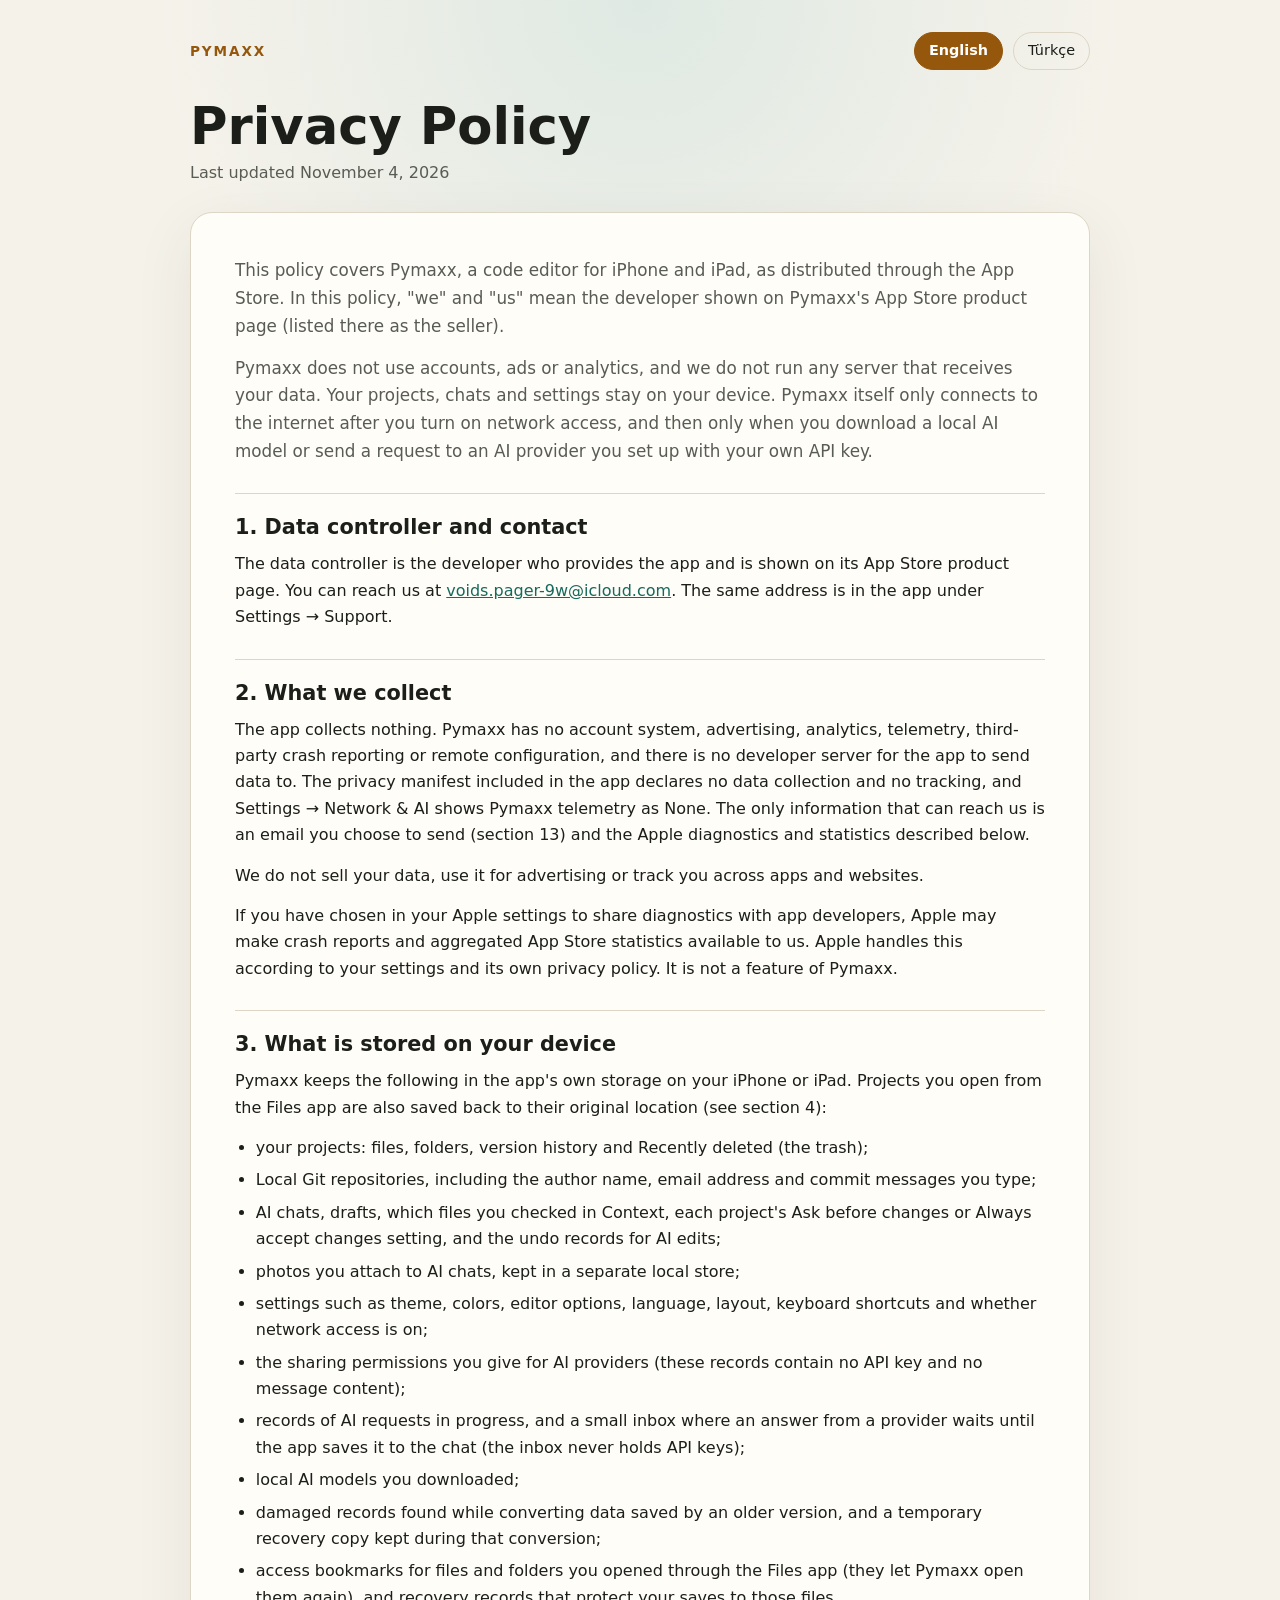
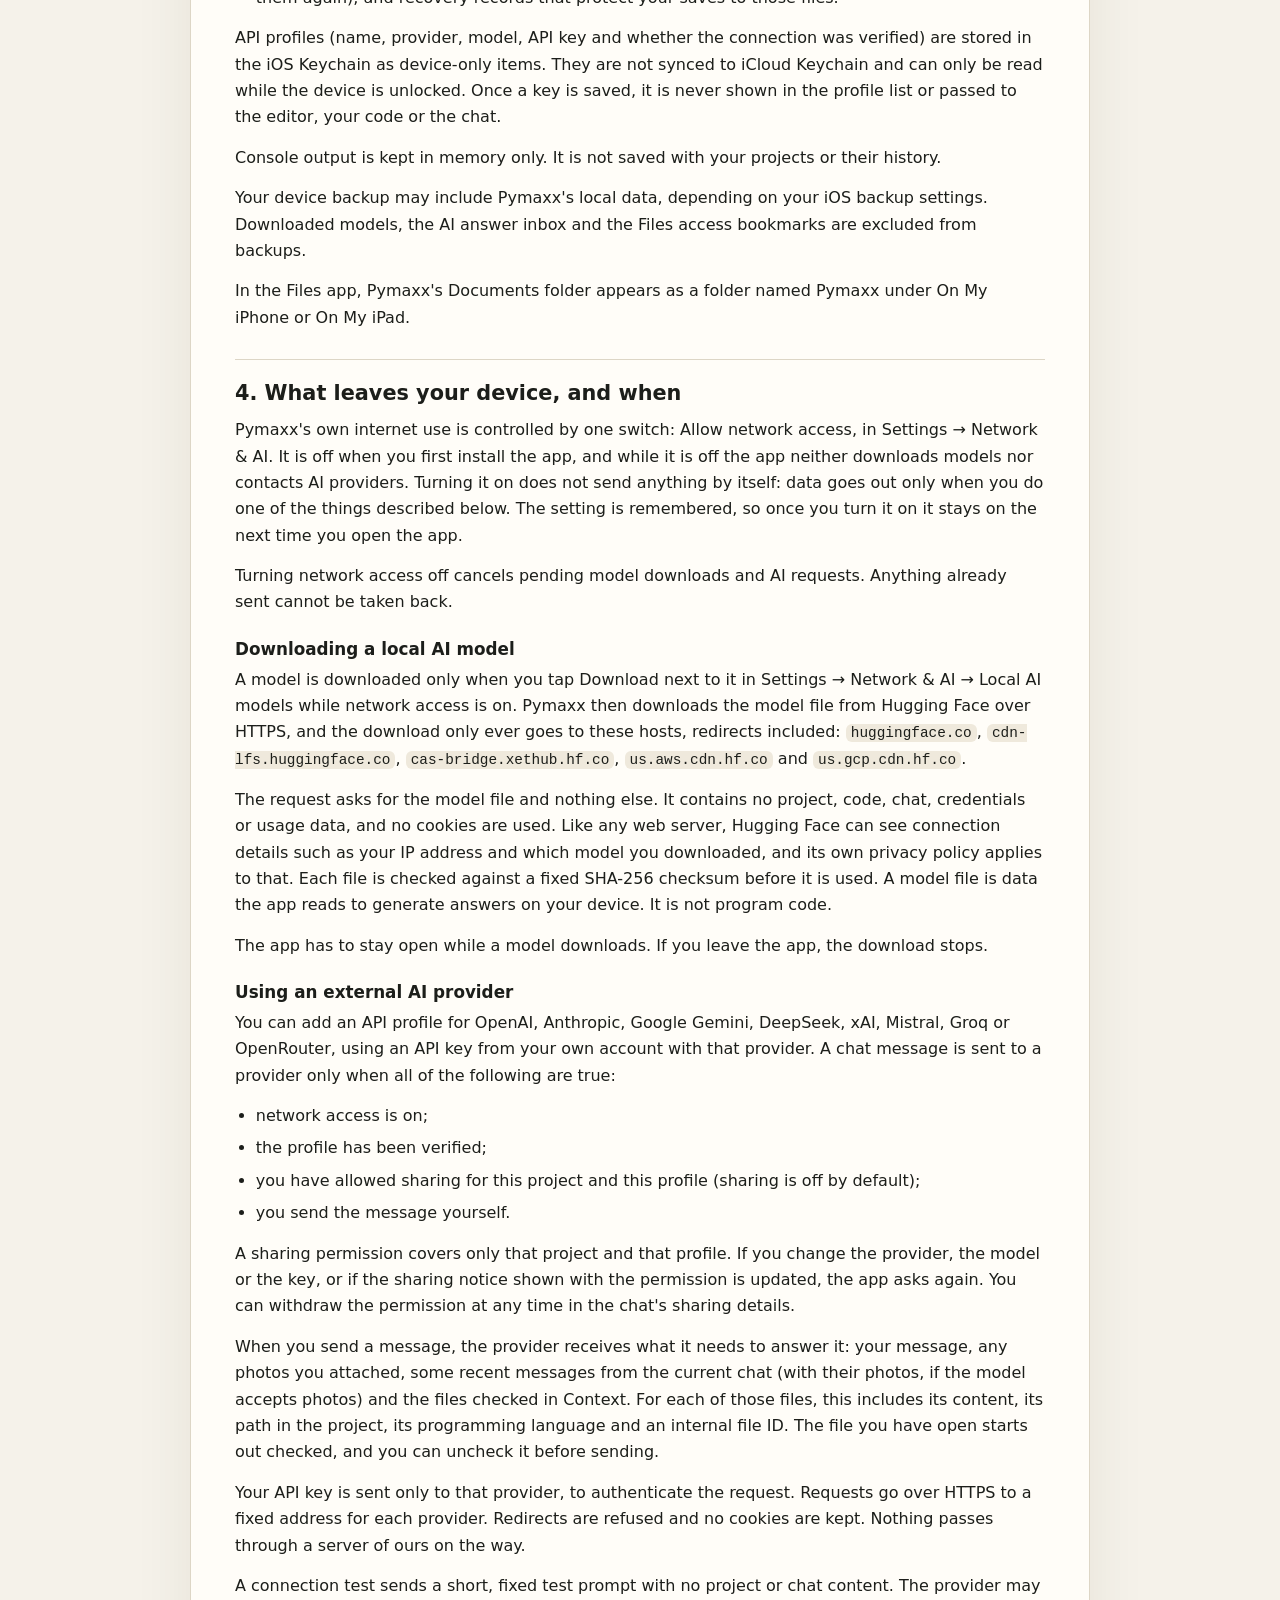
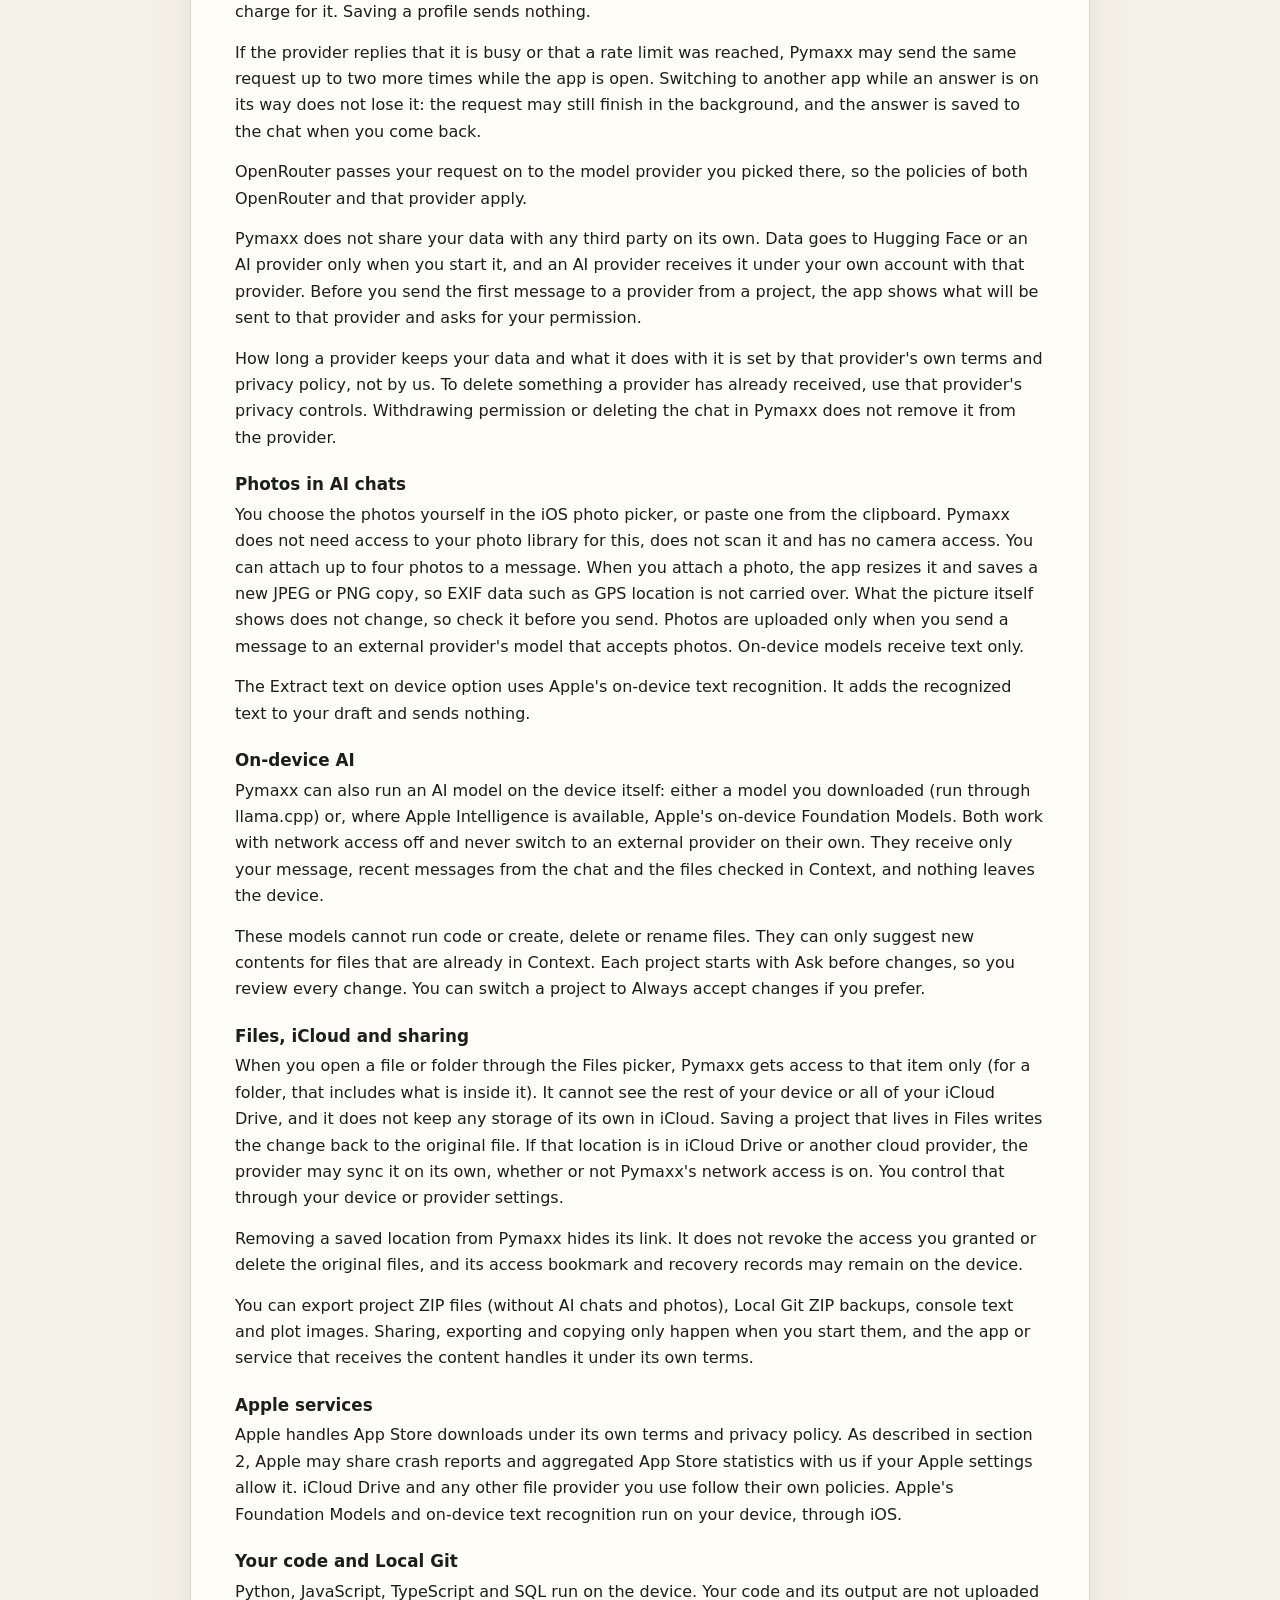
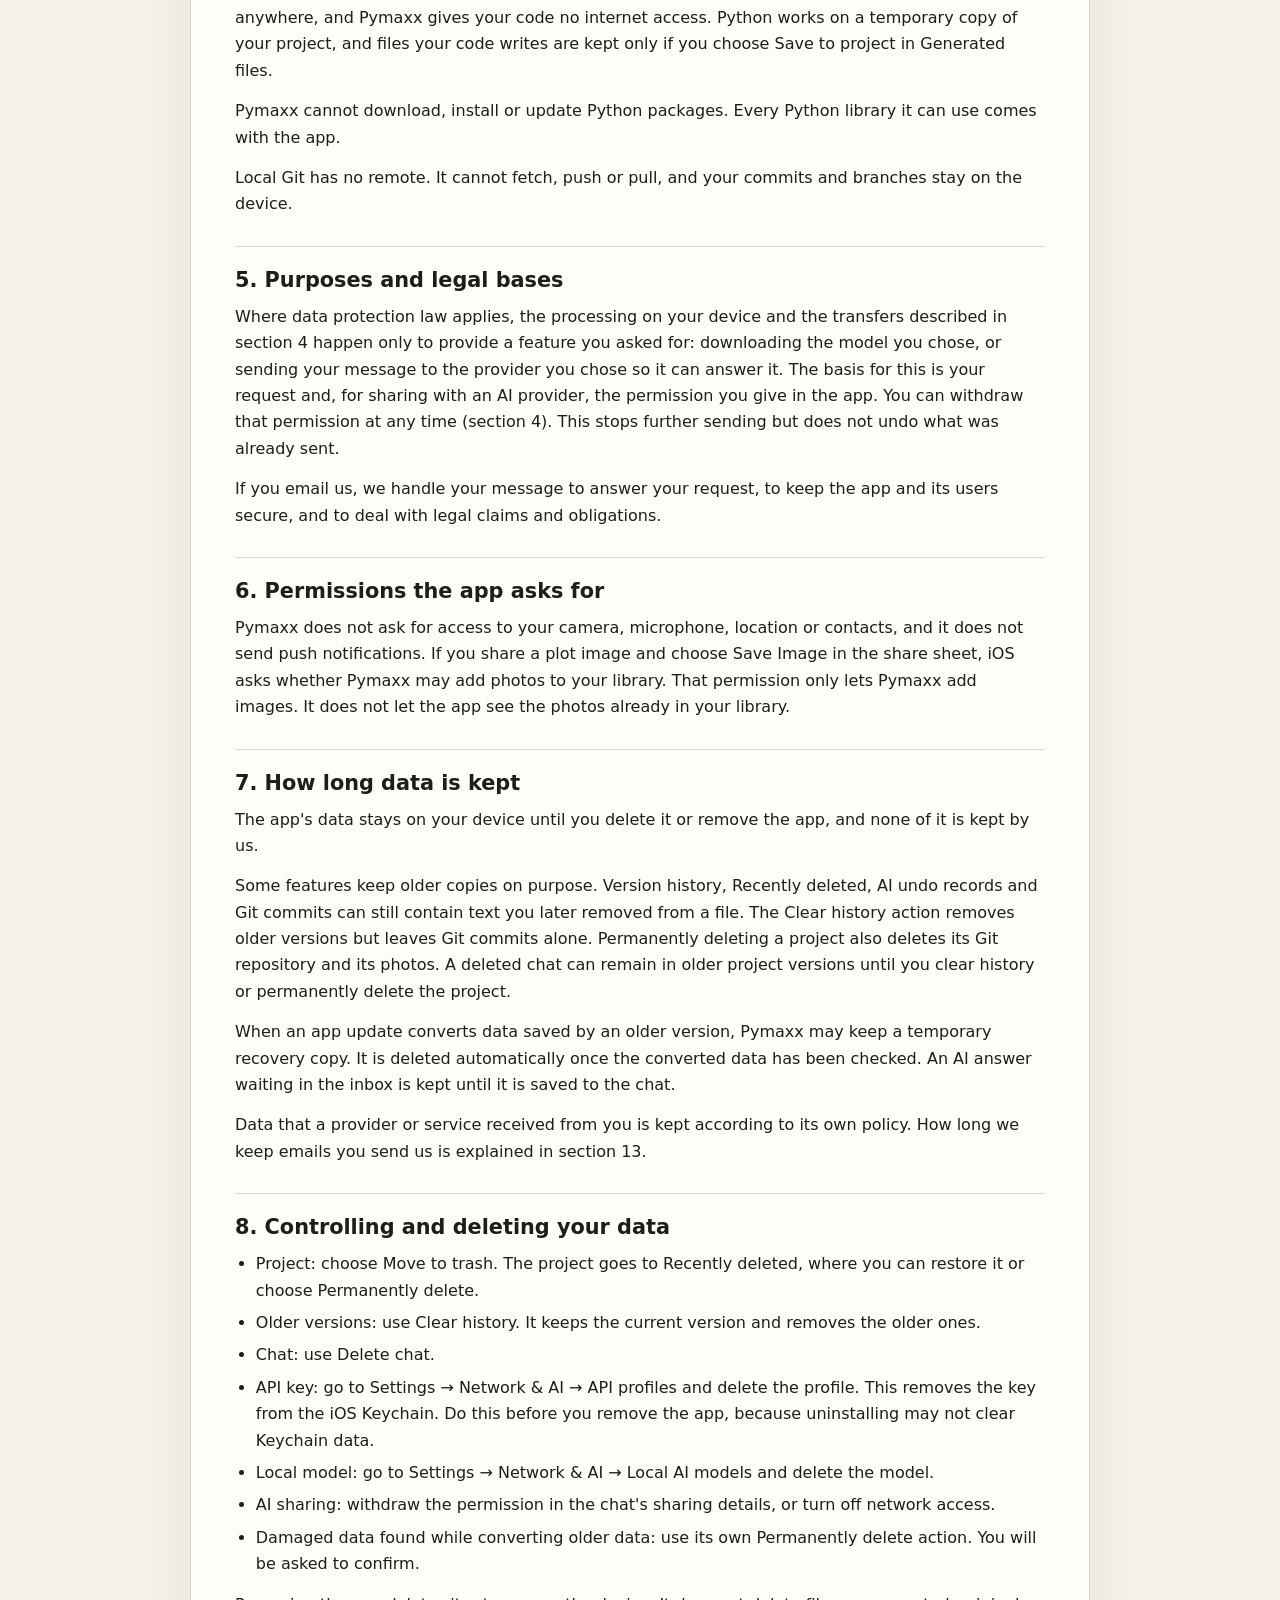
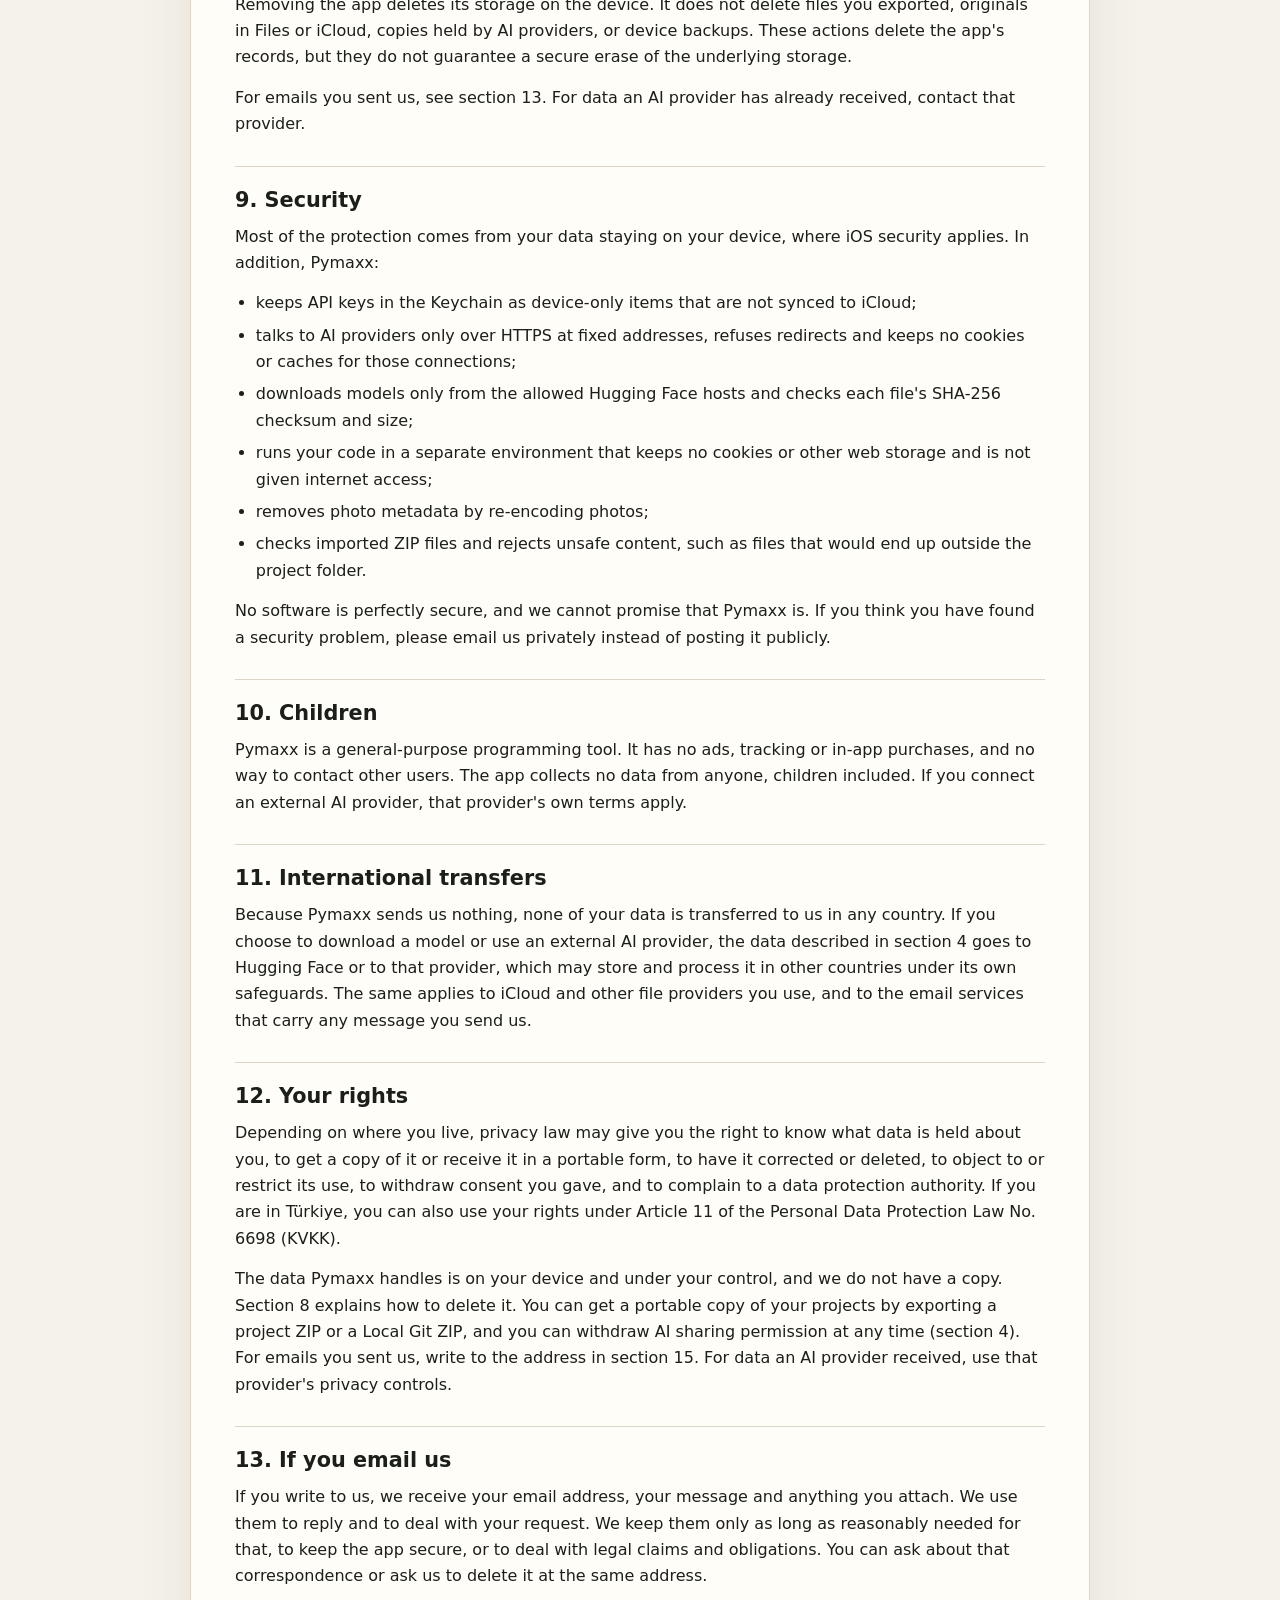
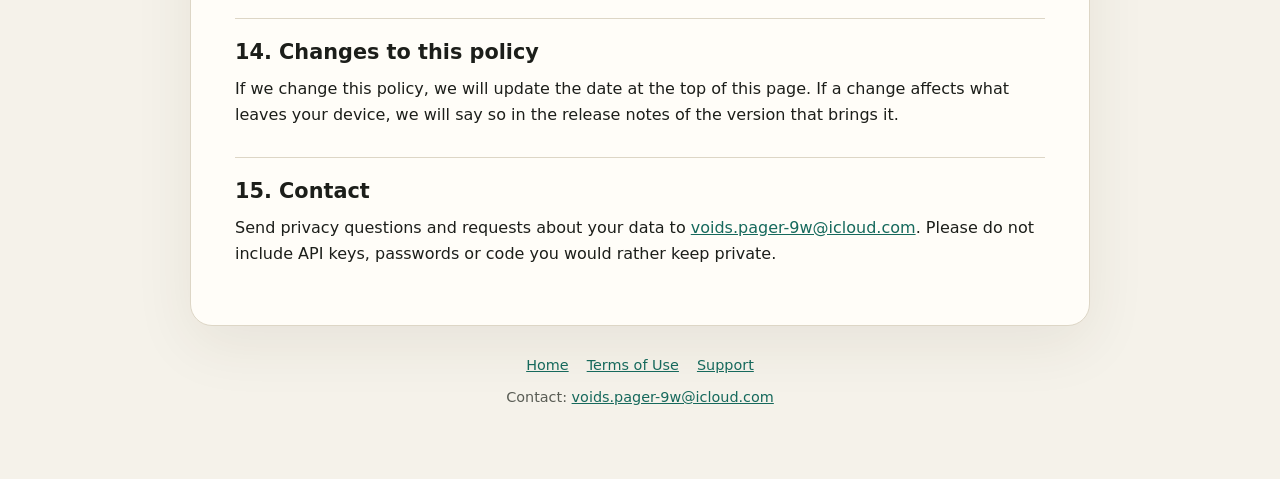
==== privacy.html @ f5657bd0 "Add Pymaxx support, privacy and terms pages English and Turkish pages for the App Store support and " ====
<!doctype html>
<html lang="en">
<head>
  <meta charset="utf-8">
  <meta name="viewport" content="width=device-width, initial-scale=1">
  <title>Privacy Policy - Pymaxx</title>
  <meta name="description" content="How Pymaxx for iPhone and iPad handles your data: what stays on your device, what is sent, when and to whom, and how to delete it.">
  <link rel="canonical" href="https://pwarea.github.io/pymaxx-legal/privacy.html">
  <link rel="alternate" hreflang="en" href="https://pwarea.github.io/pymaxx-legal/privacy.html">
  <link rel="alternate" hreflang="tr" href="https://pwarea.github.io/pymaxx-legal/tr/privacy.html">
  <link rel="stylesheet" href="legal.css">
</head>
<body>
  <div class="shell">
    <header class="site-header">
      <a class="brand" href="index.html">Pymaxx</a>
      <nav class="languages" aria-label="Language">
        <a href="privacy.html" hreflang="en" lang="en" aria-current="page">English</a>
        <a href="tr/privacy.html" hreflang="tr" lang="tr">Türkçe</a>
      </nav>
    </header>

    <main>
      <h1>Privacy Policy</h1>
      <p class="updated">Last updated <time datetime="2026-11-04">November 4, 2026</time></p>

      <article>
        <div class="intro">
          <p>This policy covers Pymaxx, a code editor for iPhone and iPad, as distributed through the App Store. In this policy, "we" and "us" mean the developer shown on Pymaxx's App Store product page (listed there as the seller).</p>
          <p>Pymaxx does not use accounts, ads or analytics, and we do not run any server that receives your data. Your projects, chats and settings stay on your device. Pymaxx itself only connects to the internet after you turn on network access, and then only when you download a local AI model or send a request to an AI provider you set up with your own API key.</p>
        </div>

        <section id="responsible">
          <h2>1. Data controller and contact</h2>
          <p>The data controller is the developer who provides the app and is shown on its App Store product page. You can reach us at <a href="mailto:voids.pager-9w@icloud.com?subject=Pymaxx%20Privacy">voids.pager-9w@icloud.com</a>. The same address is in the app under Settings → Support.</p>
        </section>

        <section id="collection">
          <h2>2. What we collect</h2>
          <p>The app collects nothing. Pymaxx has no account system, advertising, analytics, telemetry, third-party crash reporting or remote configuration, and there is no developer server for the app to send data to. The privacy manifest included in the app declares no data collection and no tracking, and Settings → Network &amp; AI shows Pymaxx telemetry as None. The only information that can reach us is an email you choose to send (section 13) and the Apple diagnostics and statistics described below.</p>
          <p>We do not sell your data, use it for advertising or track you across apps and websites.</p>
          <p>If you have chosen in your Apple settings to share diagnostics with app developers, Apple may make crash reports and aggregated App Store statistics available to us. Apple handles this according to your settings and its own privacy policy. It is not a feature of Pymaxx.</p>
        </section>

        <section id="on-device">
          <h2>3. What is stored on your device</h2>
          <p>Pymaxx keeps the following in the app's own storage on your iPhone or iPad. Projects you open from the Files app are also saved back to their original location (see section 4):</p>
          <ul>
            <li>your projects: files, folders, version history and Recently deleted (the trash);</li>
            <li>Local Git repositories, including the author name, email address and commit messages you type;</li>
            <li>AI chats, drafts, which files you checked in Context, each project's Ask before changes or Always accept changes setting, and the undo records for AI edits;</li>
            <li>photos you attach to AI chats, kept in a separate local store;</li>
            <li>settings such as theme, colors, editor options, language, layout, keyboard shortcuts and whether network access is on;</li>
            <li>the sharing permissions you give for AI providers (these records contain no API key and no message content);</li>
            <li>records of AI requests in progress, and a small inbox where an answer from a provider waits until the app saves it to the chat (the inbox never holds API keys);</li>
            <li>local AI models you downloaded;</li>
            <li>damaged records found while converting data saved by an older version, and a temporary recovery copy kept during that conversion;</li>
            <li>access bookmarks for files and folders you opened through the Files app (they let Pymaxx open them again), and recovery records that protect your saves to those files.</li>
          </ul>
          <p>API profiles (name, provider, model, API key and whether the connection was verified) are stored in the iOS Keychain as device-only items. They are not synced to iCloud Keychain and can only be read while the device is unlocked. Once a key is saved, it is never shown in the profile list or passed to the editor, your code or the chat.</p>
          <p>Console output is kept in memory only. It is not saved with your projects or their history.</p>
          <p>Your device backup may include Pymaxx's local data, depending on your iOS backup settings. Downloaded models, the AI answer inbox and the Files access bookmarks are excluded from backups.</p>
          <p>In the Files app, Pymaxx's Documents folder appears as a folder named Pymaxx under On My iPhone or On My iPad.</p>
        </section>

        <section id="leaving">
          <h2>4. What leaves your device, and when</h2>
          <p>Pymaxx's own internet use is controlled by one switch: Allow network access, in Settings → Network &amp; AI. It is off when you first install the app, and while it is off the app neither downloads models nor contacts AI providers. Turning it on does not send anything by itself: data goes out only when you do one of the things described below. The setting is remembered, so once you turn it on it stays on the next time you open the app.</p>
          <p>Turning network access off cancels pending model downloads and AI requests. Anything already sent cannot be taken back.</p>

          <h3>Downloading a local AI model</h3>
          <p>A model is downloaded only when you tap Download next to it in Settings → Network &amp; AI → Local AI models while network access is on. Pymaxx then downloads the model file from Hugging Face over HTTPS, and the download only ever goes to these hosts, redirects included: <code>huggingface.co</code>, <code>cdn-lfs.huggingface.co</code>, <code>cas-bridge.xethub.hf.co</code>, <code>us.aws.cdn.hf.co</code> and <code>us.gcp.cdn.hf.co</code>.</p>
          <p>The request asks for the model file and nothing else. It contains no project, code, chat, credentials or usage data, and no cookies are used. Like any web server, Hugging Face can see connection details such as your IP address and which model you downloaded, and its own privacy policy applies to that. Each file is checked against a fixed SHA-256 checksum before it is used. A model file is data the app reads to generate answers on your device. It is not program code.</p>
          <p>The app has to stay open while a model downloads. If you leave the app, the download stops.</p>

          <h3>Using an external AI provider</h3>
          <p>You can add an API profile for OpenAI, Anthropic, Google Gemini, DeepSeek, xAI, Mistral, Groq or OpenRouter, using an API key from your own account with that provider. A chat message is sent to a provider only when all of the following are true:</p>
          <ul>
            <li>network access is on;</li>
            <li>the profile has been verified;</li>
            <li>you have allowed sharing for this project and this profile (sharing is off by default);</li>
            <li>you send the message yourself.</li>
          </ul>
          <p>A sharing permission covers only that project and that profile. If you change the provider, the model or the key, or if the sharing notice shown with the permission is updated, the app asks again. You can withdraw the permission at any time in the chat's sharing details.</p>
          <p>When you send a message, the provider receives what it needs to answer it: your message, any photos you attached, some recent messages from the current chat (with their photos, if the model accepts photos) and the files checked in Context. For each of those files, this includes its content, its path in the project, its programming language and an internal file ID. The file you have open starts out checked, and you can uncheck it before sending.</p>
          <p>Your API key is sent only to that provider, to authenticate the request. Requests go over HTTPS to a fixed address for each provider. Redirects are refused and no cookies are kept. Nothing passes through a server of ours on the way.</p>
          <p>A connection test sends a short, fixed test prompt with no project or chat content. The provider may charge for it. Saving a profile sends nothing.</p>
          <p>If the provider replies that it is busy or that a rate limit was reached, Pymaxx may send the same request up to two more times while the app is open. Switching to another app while an answer is on its way does not lose it: the request may still finish in the background, and the answer is saved to the chat when you come back.</p>
          <p>OpenRouter passes your request on to the model provider you picked there, so the policies of both OpenRouter and that provider apply.</p>
          <p>Pymaxx does not share your data with any third party on its own. Data goes to Hugging Face or an AI provider only when you start it, and an AI provider receives it under your own account with that provider. Before you send the first message to a provider from a project, the app shows what will be sent to that provider and asks for your permission.</p>
          <p>How long a provider keeps your data and what it does with it is set by that provider's own terms and privacy policy, not by us. To delete something a provider has already received, use that provider's privacy controls. Withdrawing permission or deleting the chat in Pymaxx does not remove it from the provider.</p>

          <h3>Photos in AI chats</h3>
          <p>You choose the photos yourself in the iOS photo picker, or paste one from the clipboard. Pymaxx does not need access to your photo library for this, does not scan it and has no camera access. You can attach up to four photos to a message. When you attach a photo, the app resizes it and saves a new JPEG or PNG copy, so EXIF data such as GPS location is not carried over. What the picture itself shows does not change, so check it before you send. Photos are uploaded only when you send a message to an external provider's model that accepts photos. On-device models receive text only.</p>
          <p>The Extract text on device option uses Apple's on-device text recognition. It adds the recognized text to your draft and sends nothing.</p>

          <h3>On-device AI</h3>
          <p>Pymaxx can also run an AI model on the device itself: either a model you downloaded (run through llama.cpp) or, where Apple Intelligence is available, Apple's on-device Foundation Models. Both work with network access off and never switch to an external provider on their own. They receive only your message, recent messages from the chat and the files checked in Context, and nothing leaves the device.</p>
          <p>These models cannot run code or create, delete or rename files. They can only suggest new contents for files that are already in Context. Each project starts with Ask before changes, so you review every change. You can switch a project to Always accept changes if you prefer.</p>

          <h3>Files, iCloud and sharing</h3>
          <p>When you open a file or folder through the Files picker, Pymaxx gets access to that item only (for a folder, that includes what is inside it). It cannot see the rest of your device or all of your iCloud Drive, and it does not keep any storage of its own in iCloud. Saving a project that lives in Files writes the change back to the original file. If that location is in iCloud Drive or another cloud provider, the provider may sync it on its own, whether or not Pymaxx's network access is on. You control that through your device or provider settings.</p>
          <p>Removing a saved location from Pymaxx hides its link. It does not revoke the access you granted or delete the original files, and its access bookmark and recovery records may remain on the device.</p>
          <p>You can export project ZIP files (without AI chats and photos), Local Git ZIP backups, console text and plot images. Sharing, exporting and copying only happen when you start them, and the app or service that receives the content handles it under its own terms.</p>

          <h3>Apple services</h3>
          <p>Apple handles App Store downloads under its own terms and privacy policy. As described in section 2, Apple may share crash reports and aggregated App Store statistics with us if your Apple settings allow it. iCloud Drive and any other file provider you use follow their own policies. Apple's Foundation Models and on-device text recognition run on your device, through iOS.</p>

          <h3>Your code and Local Git</h3>
          <p>Python, JavaScript, TypeScript and SQL run on the device. Your code and its output are not uploaded anywhere, and Pymaxx gives your code no internet access. Python works on a temporary copy of your project, and files your code writes are kept only if you choose Save to project in Generated files.</p>
          <p>Pymaxx cannot download, install or update Python packages. Every Python library it can use comes with the app.</p>
          <p>Local Git has no remote. It cannot fetch, push or pull, and your commits and branches stay on the device.</p>
        </section>

        <section id="purposes">
          <h2>5. Purposes and legal bases</h2>
          <p>Where data protection law applies, the processing on your device and the transfers described in section 4 happen only to provide a feature you asked for: downloading the model you chose, or sending your message to the provider you chose so it can answer it. The basis for this is your request and, for sharing with an AI provider, the permission you give in the app. You can withdraw that permission at any time (section 4). This stops further sending but does not undo what was already sent.</p>
          <p>If you email us, we handle your message to answer your request, to keep the app and its users secure, and to deal with legal claims and obligations.</p>
        </section>

        <section id="permissions">
          <h2>6. Permissions the app asks for</h2>
          <p>Pymaxx does not ask for access to your camera, microphone, location or contacts, and it does not send push notifications. If you share a plot image and choose Save Image in the share sheet, iOS asks whether Pymaxx may add photos to your library. That permission only lets Pymaxx add images. It does not let the app see the photos already in your library.</p>
        </section>

        <section id="retention">
          <h2>7. How long data is kept</h2>
          <p>The app's data stays on your device until you delete it or remove the app, and none of it is kept by us.</p>
          <p>Some features keep older copies on purpose. Version history, Recently deleted, AI undo records and Git commits can still contain text you later removed from a file. The Clear history action removes older versions but leaves Git commits alone. Permanently deleting a project also deletes its Git repository and its photos. A deleted chat can remain in older project versions until you clear history or permanently delete the project.</p>
          <p>When an app update converts data saved by an older version, Pymaxx may keep a temporary recovery copy. It is deleted automatically once the converted data has been checked. An AI answer waiting in the inbox is kept until it is saved to the chat.</p>
          <p>Data that a provider or service received from you is kept according to its own policy. How long we keep emails you send us is explained in section 13.</p>
        </section>

        <section id="deleting">
          <h2>8. Controlling and deleting your data</h2>
          <ul>
            <li>Project: choose Move to trash. The project goes to Recently deleted, where you can restore it or choose Permanently delete.</li>
            <li>Older versions: use Clear history. It keeps the current version and removes the older ones.</li>
            <li>Chat: use Delete chat.</li>
            <li>API key: go to Settings → Network &amp; AI → API profiles and delete the profile. This removes the key from the iOS Keychain. Do this before you remove the app, because uninstalling may not clear Keychain data.</li>
            <li>Local model: go to Settings → Network &amp; AI → Local AI models and delete the model.</li>
            <li>AI sharing: withdraw the permission in the chat's sharing details, or turn off network access.</li>
            <li>Damaged data found while converting older data: use its own Permanently delete action. You will be asked to confirm.</li>
          </ul>
          <p>Removing the app deletes its storage on the device. It does not delete files you exported, originals in Files or iCloud, copies held by AI providers, or device backups. These actions delete the app's records, but they do not guarantee a secure erase of the underlying storage.</p>
          <p>For emails you sent us, see section 13. For data an AI provider has already received, contact that provider.</p>
        </section>

        <section id="security">
          <h2>9. Security</h2>
          <p>Most of the protection comes from your data staying on your device, where iOS security applies. In addition, Pymaxx:</p>
          <ul>
            <li>keeps API keys in the Keychain as device-only items that are not synced to iCloud;</li>
            <li>talks to AI providers only over HTTPS at fixed addresses, refuses redirects and keeps no cookies or caches for those connections;</li>
            <li>downloads models only from the allowed Hugging Face hosts and checks each file's SHA-256 checksum and size;</li>
            <li>runs your code in a separate environment that keeps no cookies or other web storage and is not given internet access;</li>
            <li>removes photo metadata by re-encoding photos;</li>
            <li>checks imported ZIP files and rejects unsafe content, such as files that would end up outside the project folder.</li>
          </ul>
          <p>No software is perfectly secure, and we cannot promise that Pymaxx is. If you think you have found a security problem, please email us privately instead of posting it publicly.</p>
        </section>

        <section id="children">
          <h2>10. Children</h2>
          <p>Pymaxx is a general-purpose programming tool. It has no ads, tracking or in-app purchases, and no way to contact other users. The app collects no data from anyone, children included. If you connect an external AI provider, that provider's own terms apply.</p>
        </section>

        <section id="transfers">
          <h2>11. International transfers</h2>
          <p>Because Pymaxx sends us nothing, none of your data is transferred to us in any country. If you choose to download a model or use an external AI provider, the data described in section 4 goes to Hugging Face or to that provider, which may store and process it in other countries under its own safeguards. The same applies to iCloud and other file providers you use, and to the email services that carry any message you send us.</p>
        </section>

        <section id="rights">
          <h2>12. Your rights</h2>
          <p>Depending on where you live, privacy law may give you the right to know what data is held about you, to get a copy of it or receive it in a portable form, to have it corrected or deleted, to object to or restrict its use, to withdraw consent you gave, and to complain to a data protection authority. If you are in Türkiye, you can also use your rights under Article 11 of the Personal Data Protection Law No. 6698 (KVKK).</p>
          <p>The data Pymaxx handles is on your device and under your control, and we do not have a copy. Section 8 explains how to delete it. You can get a portable copy of your projects by exporting a project ZIP or a Local Git ZIP, and you can withdraw AI sharing permission at any time (section 4). For emails you sent us, write to the address in section 15. For data an AI provider received, use that provider's privacy controls.</p>
        </section>

        <section id="email">
          <h2>13. If you email us</h2>
          <p>If you write to us, we receive your email address, your message and anything you attach. We use them to reply and to deal with your request. We keep them only as long as reasonably needed for that, to keep the app secure, or to deal with legal claims and obligations. You can ask about that correspondence or ask us to delete it at the same address.</p>
        </section>

        <section id="changes">
          <h2>14. Changes to this policy</h2>
          <p>If we change this policy, we will update the date at the top of this page. If a change affects what leaves your device, we will say so in the release notes of the version that brings it.</p>
        </section>

        <section id="contact">
          <h2>15. Contact</h2>
          <p>Send privacy questions and requests about your data to <a href="mailto:voids.pager-9w@icloud.com?subject=Pymaxx%20Privacy">voids.pager-9w@icloud.com</a>. Please do not include API keys, passwords or code you would rather keep private.</p>
        </section>
      </article>
    </main>

    <footer>
      <nav aria-label="Documents">
        <a href="index.html">Home</a>
        <a href="terms.html">Terms of Use</a>
        <a href="support.html">Support</a>
      </nav>
      <p>Contact: <a href="mailto:voids.pager-9w@icloud.com">voids.pager-9w@icloud.com</a></p>
    </footer>
  </div>
</body>
</html>
---- legal.css ----
:root {
  color-scheme: light;
  --background: #f5f2ea;
  --glow: #dfe9e3;
  --panel: #fffdf8;
  --text: #1c1e1a;
  --muted: #595c54;
  --gold: #94570b;
  --teal: #16695c;
  --line: #ddd6c6;
  --code: #efe9dc;
  --on-gold: #ffffff;
  --shadow: 0 18px 60px #3a2f1414;
}

@media (prefers-color-scheme: dark) {
  :root {
    color-scheme: dark;
    --background: #171916;
    --glow: #25342f;
    --panel: #20231f;
    --text: #f7f0dc;
    --muted: #c8c1ad;
    --gold: #eba940;
    --teal: #54c7b4;
    --line: #343832;
    --code: #2b2f29;
    --on-gold: #171916;
    --shadow: 0 24px 80px #0005;
  }
}

* { box-sizing: border-box; }

html { -webkit-text-size-adjust: 100%; text-size-adjust: 100%; }

body {
  margin: 0;
  background-color: var(--background);
  background-image: radial-gradient(circle at top, var(--glow) 0, var(--background) 30rem);
  background-repeat: no-repeat;
  color: var(--text);
  font: 16px/1.65 system-ui, -apple-system, BlinkMacSystemFont, "Segoe UI", sans-serif;
  overflow-wrap: break-word;
}

a { color: var(--teal); }

a:focus-visible {
  outline: 2px solid var(--gold);
  outline-offset: 2px;
  border-radius: 4px;
}

.shell {
  width: min(900px, calc(100% - 32px));
  margin: 0 auto;
  padding: 32px 0 56px;
}

.site-header {
  display: flex;
  flex-wrap: wrap;
  align-items: center;
  justify-content: space-between;
  gap: 12px;
}

.brand {
  color: var(--gold);
  font-size: .85rem;
  font-weight: 800;
  letter-spacing: .14em;
  text-transform: uppercase;
  text-decoration: none;
}

h1 {
  margin: 28px 0 4px;
  font-size: clamp(2rem, 7vw, 3.2rem);
  line-height: 1.1;
}

.subtitle,
.updated,
footer { color: var(--muted); }

.updated { margin: 6px 0 0; }

.languages,
.document-links {
  display: flex;
  flex-wrap: wrap;
  gap: 10px;
}

.languages a,
.document-links a {
  border: 1px solid var(--line);
  border-radius: 999px;
  color: var(--text);
  padding: 6px 14px;
  text-decoration: none;
}

.languages a { font-size: .9rem; }

.document-links { margin-top: 18px; }
.document-links a { padding: 8px 15px; }

.languages a[aria-current="page"],
.languages a:hover,
.document-links a:hover,
.support-button:hover {
  background: var(--gold);
  border-color: var(--gold);
  color: var(--on-gold);
}

.languages a[aria-current="page"] { font-weight: 700; }

.support-button {
  display: inline-block;
  margin-top: 4px;
  border: 1px solid var(--gold);
  border-radius: 999px;
  color: var(--text);
  padding: 10px 17px;
  text-decoration: none;
}

article,
.home-card {
  margin-top: 26px;
  background: var(--panel);
  border: 1px solid var(--line);
  border-radius: 22px;
  padding: clamp(20px, 5vw, 44px);
  box-shadow: var(--shadow);
}

.intro { color: var(--muted); font-size: 1.05rem; }
.intro p:last-child { margin-bottom: 0; }

section {
  border-top: 1px solid var(--line);
  margin-top: 28px;
  padding-top: 20px;
}

article > section:first-child {
  border-top: 0;
  margin-top: 0;
  padding-top: 0;
}

h2 { margin: 0 0 10px; font-size: 1.3rem; line-height: 1.3; }
h3 { margin: 22px 0 6px; font-size: 1.05rem; line-height: 1.35; }
p { margin: 0 0 14px; }
ul { margin: 0 0 14px; padding-left: 1.3em; }
li + li { margin-top: 6px; }

code {
  font-family: ui-monospace, SFMono-Regular, Menlo, Consolas, monospace;
  font-size: .9em;
  background: var(--code);
  border-radius: 6px;
  padding: .08em .35em;
  overflow-wrap: anywhere;
}

footer {
  margin-top: 28px;
  text-align: center;
  font-size: .9rem;
}

footer nav {
  display: flex;
  flex-wrap: wrap;
  justify-content: center;
  gap: 6px 18px;
  margin-bottom: 8px;
}

@media (max-width: 520px) {
  .shell { padding-top: 20px; }
  h1 { margin-top: 22px; }
  article, .home-card { border-radius: 16px; }
}
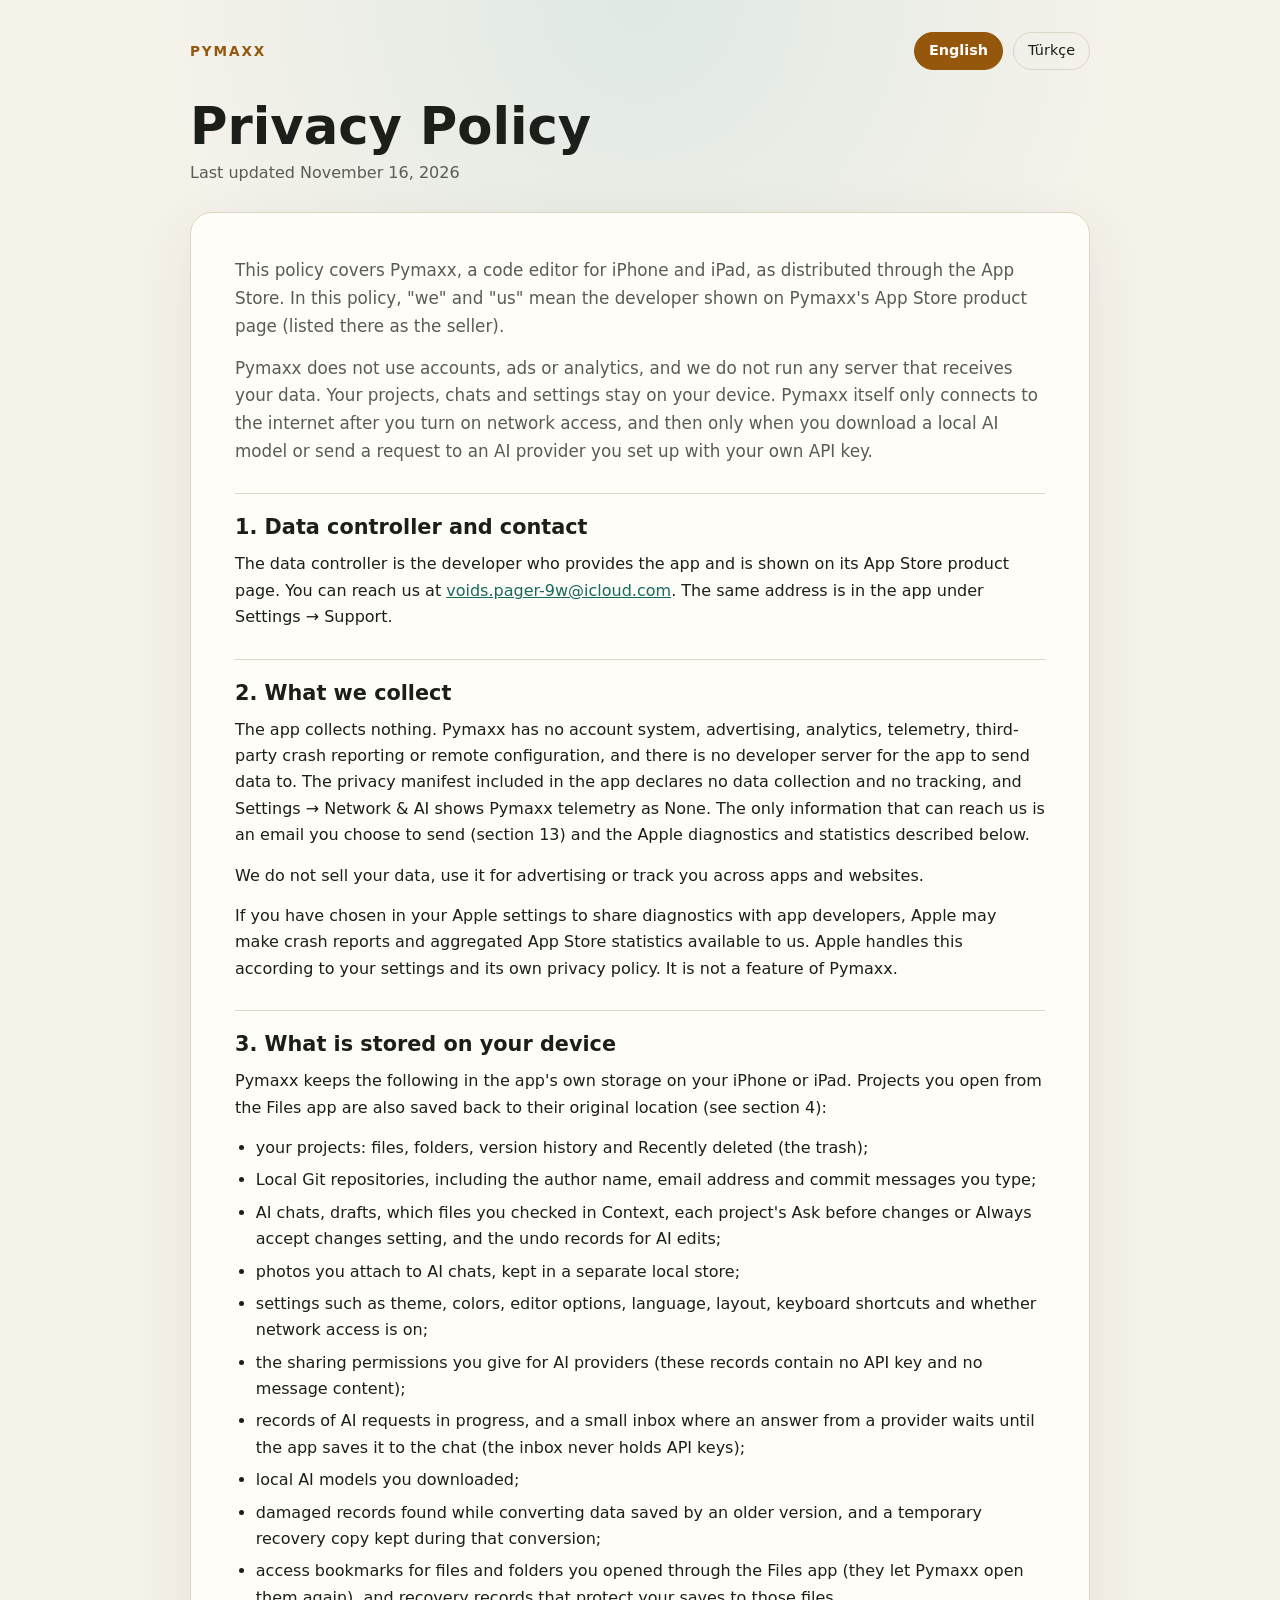
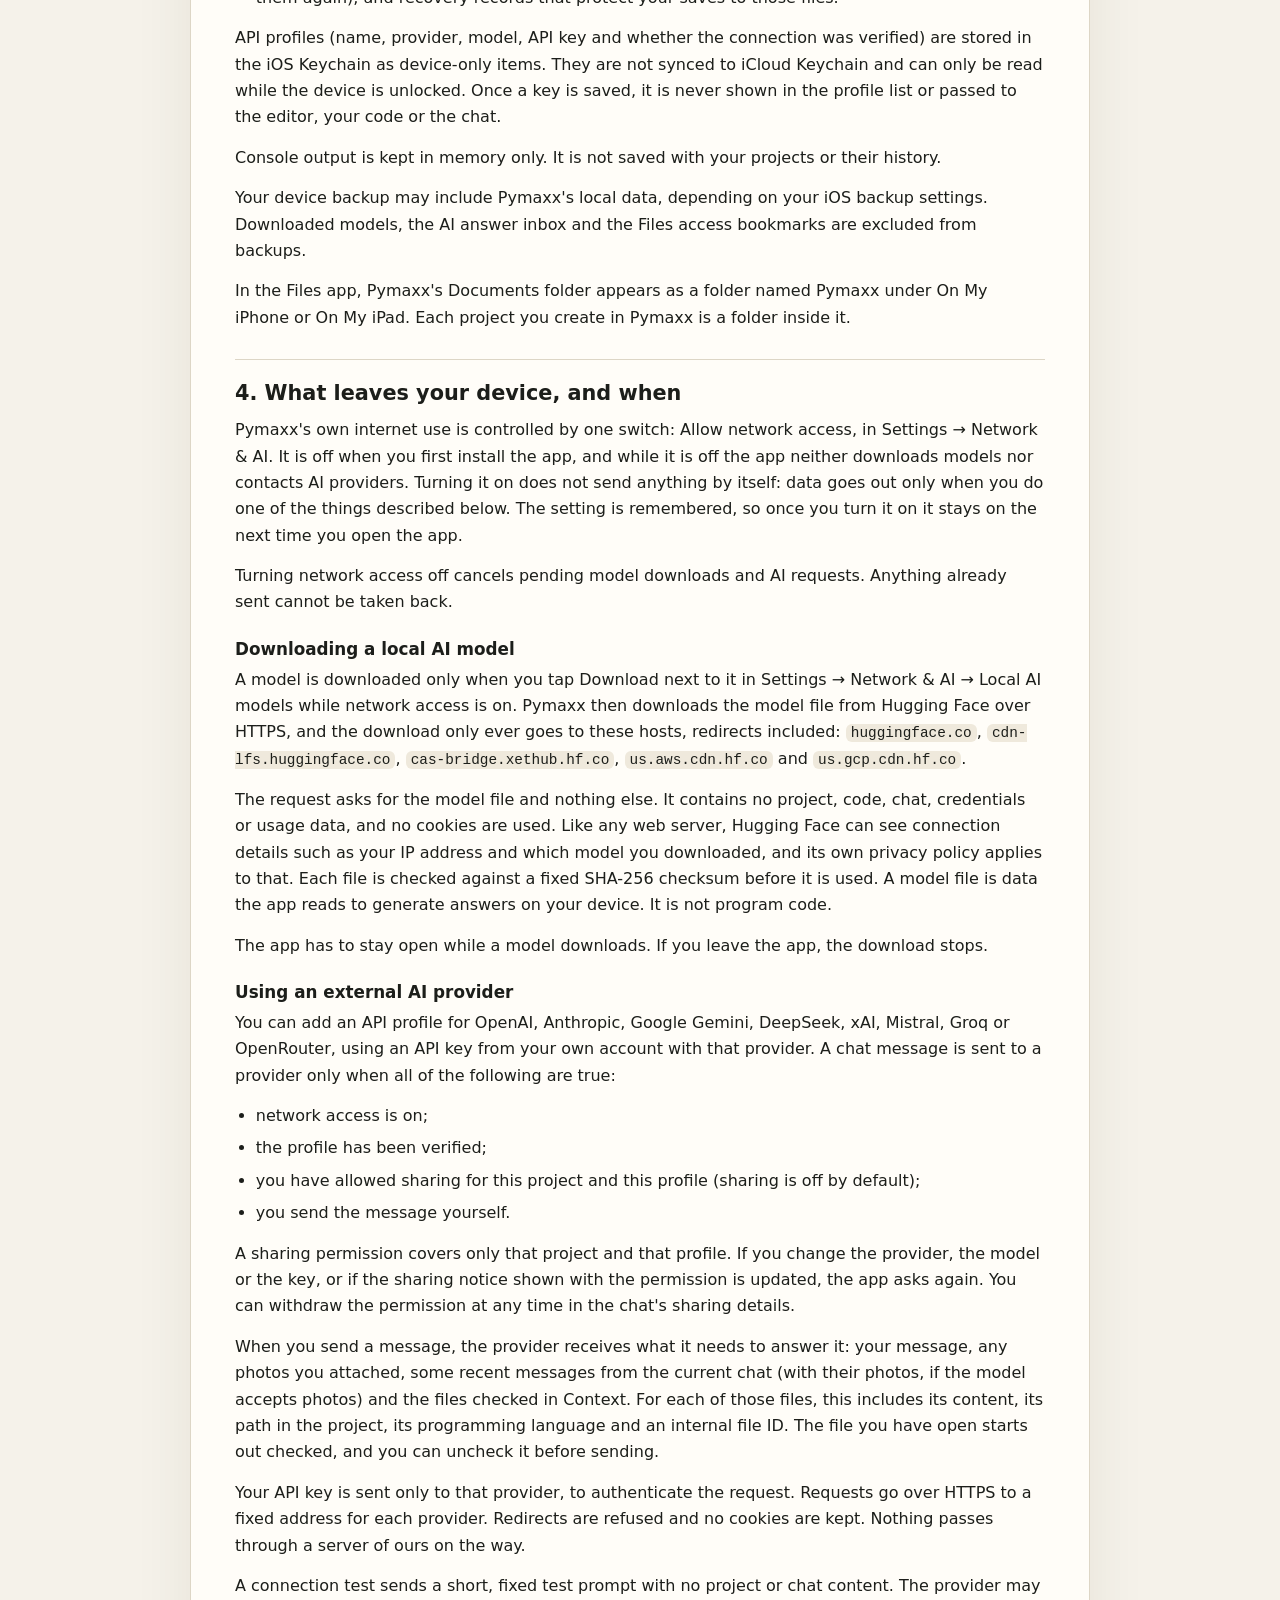
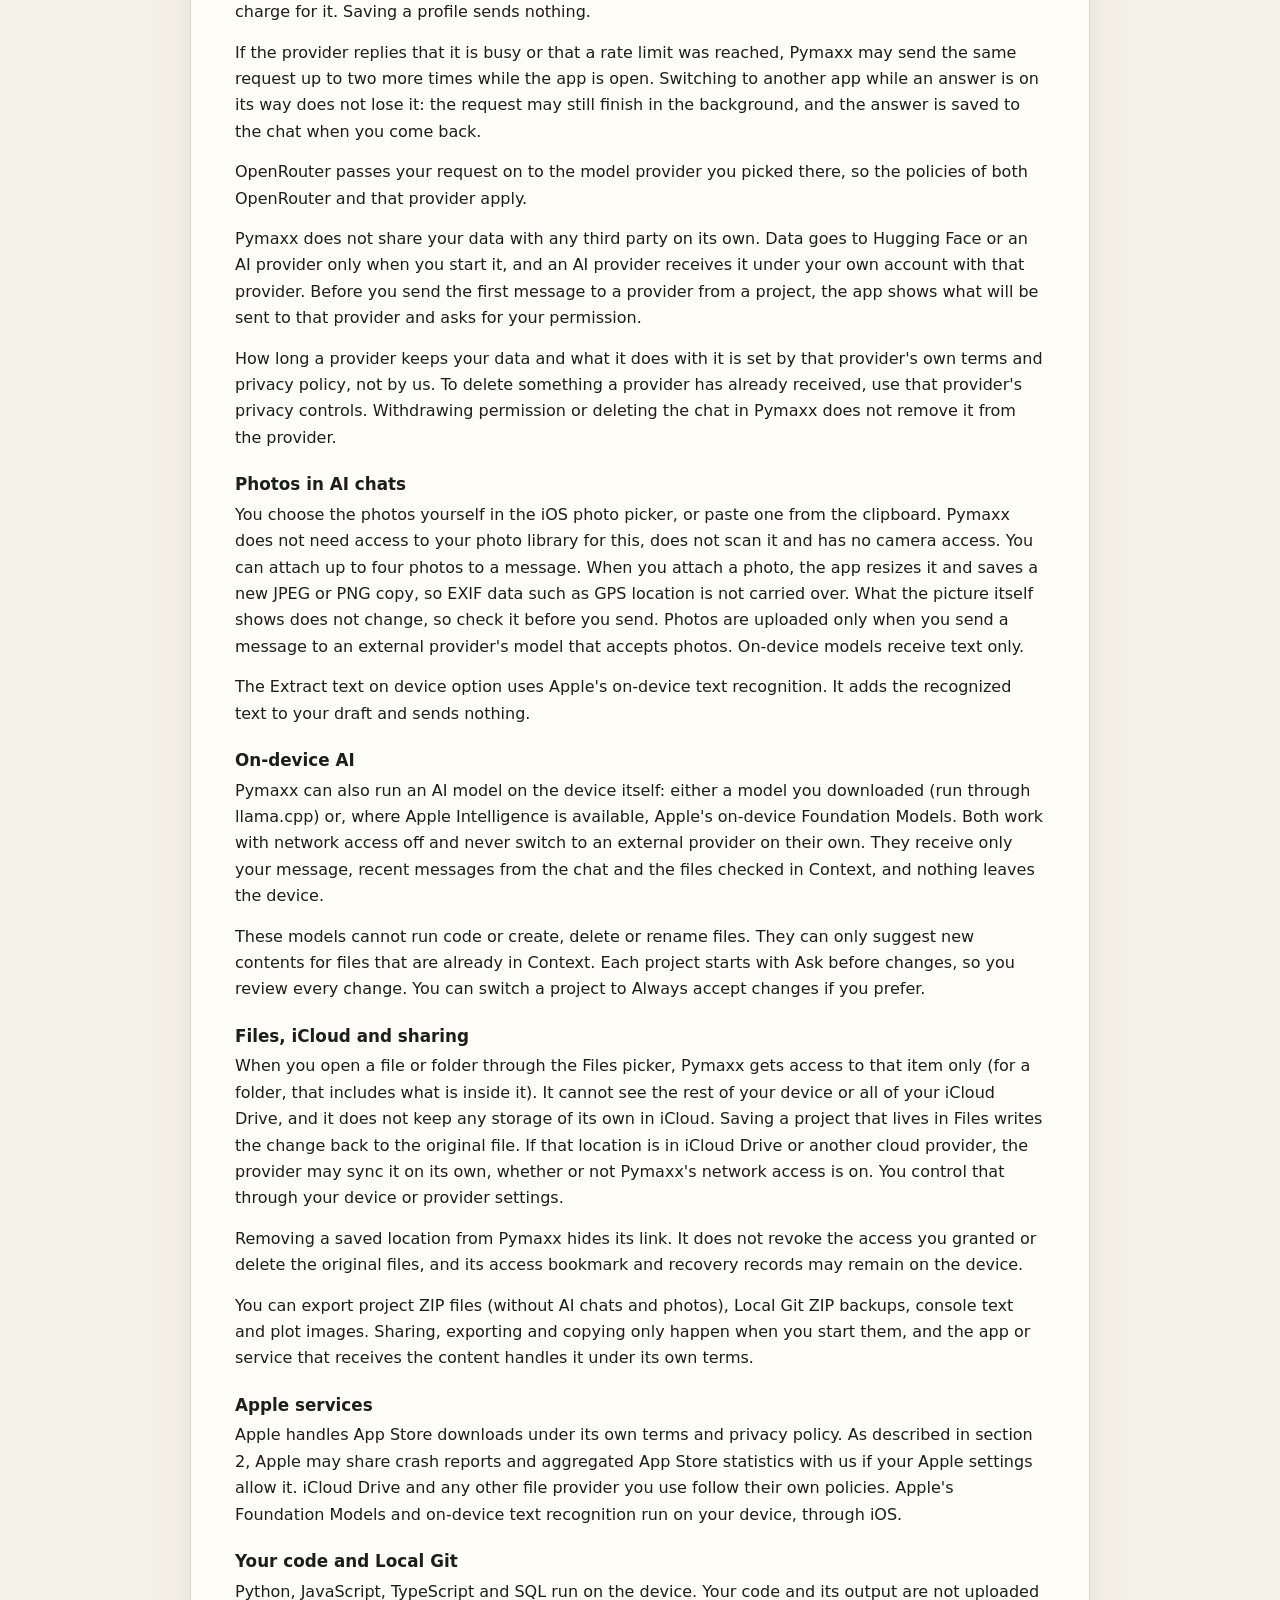
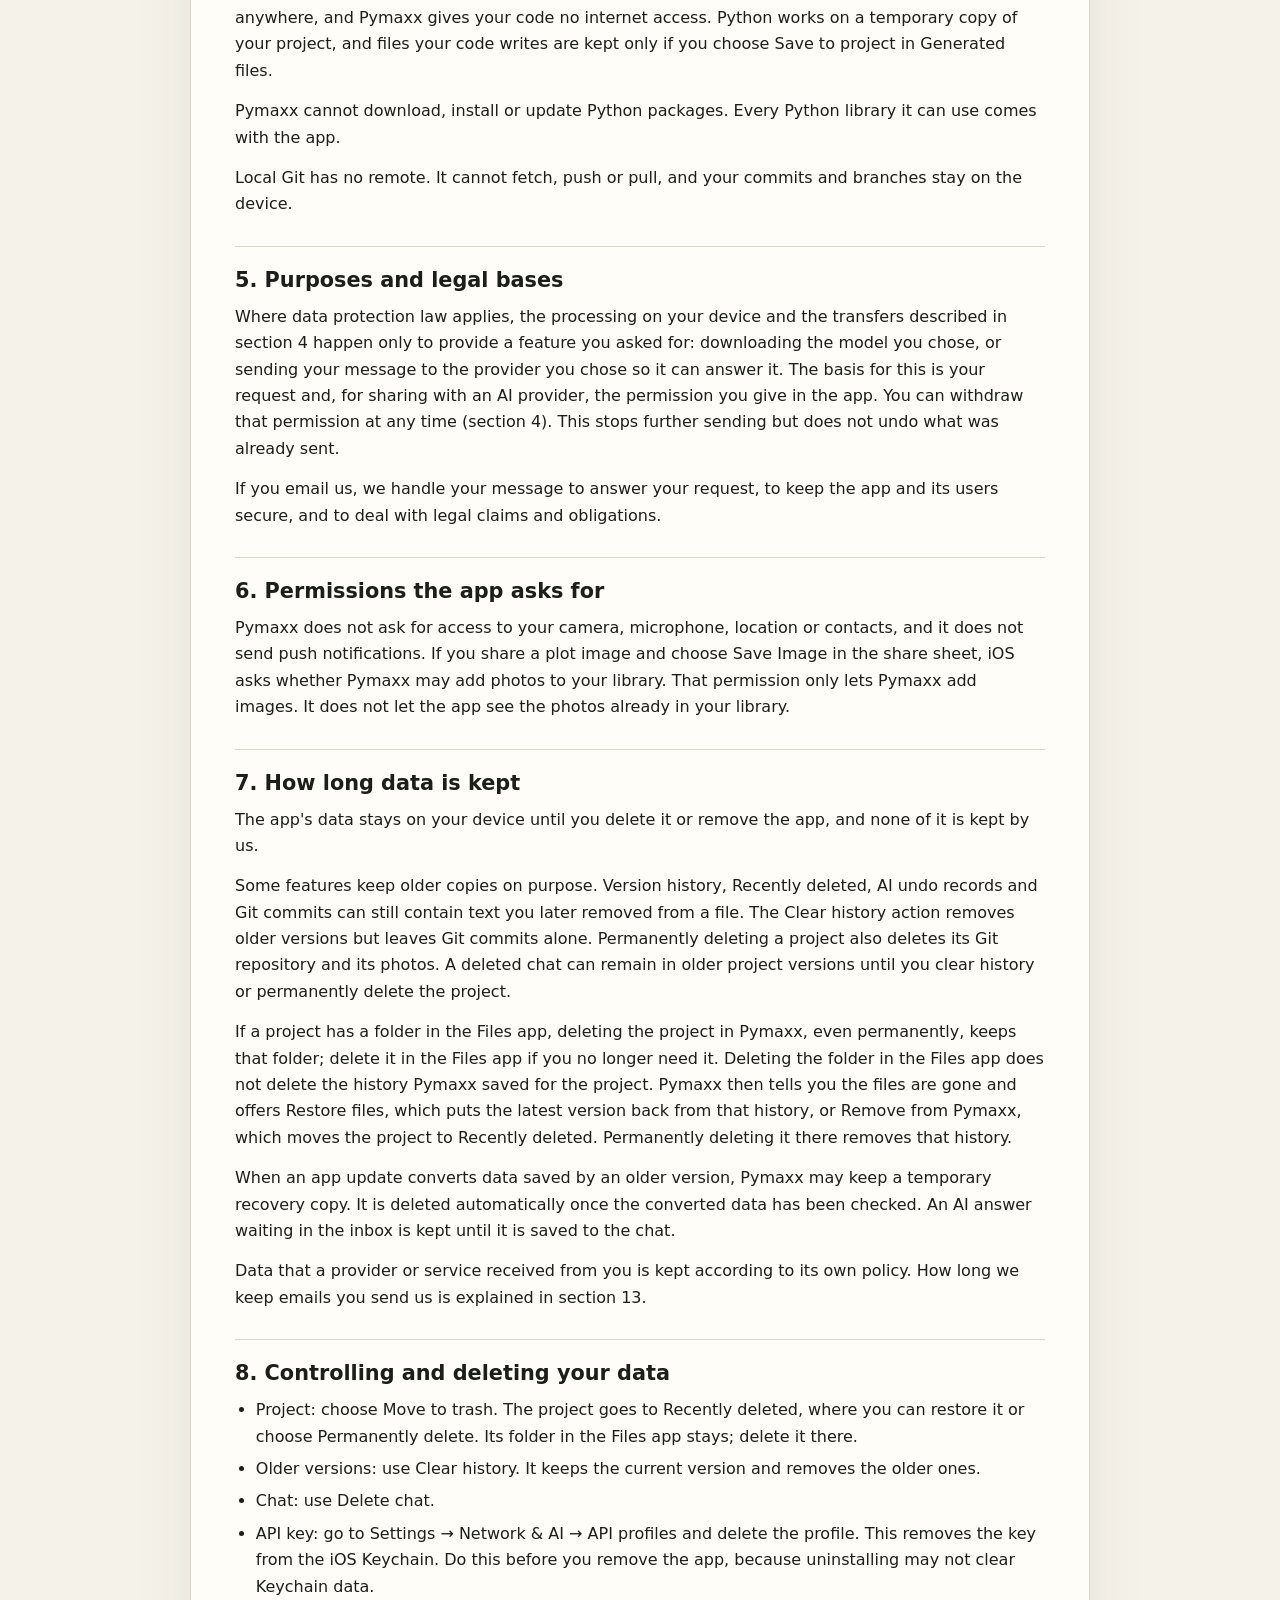
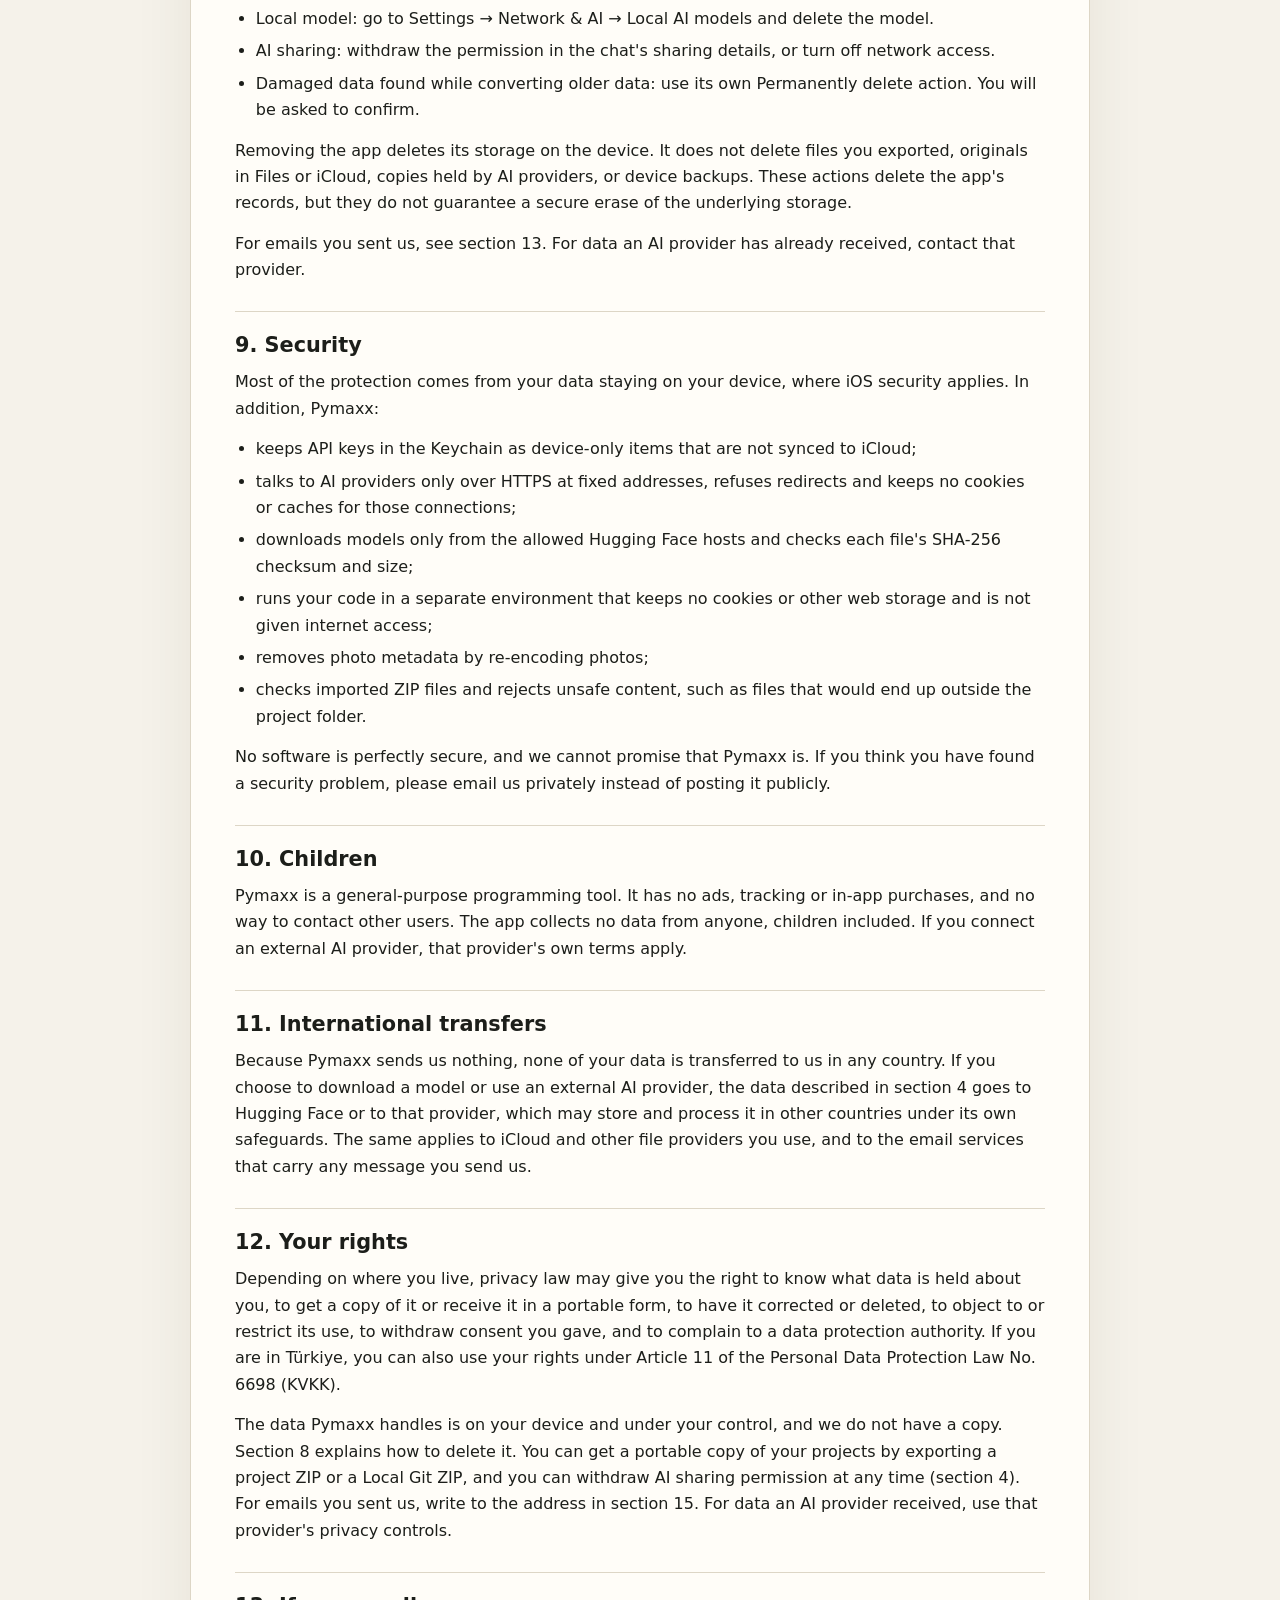
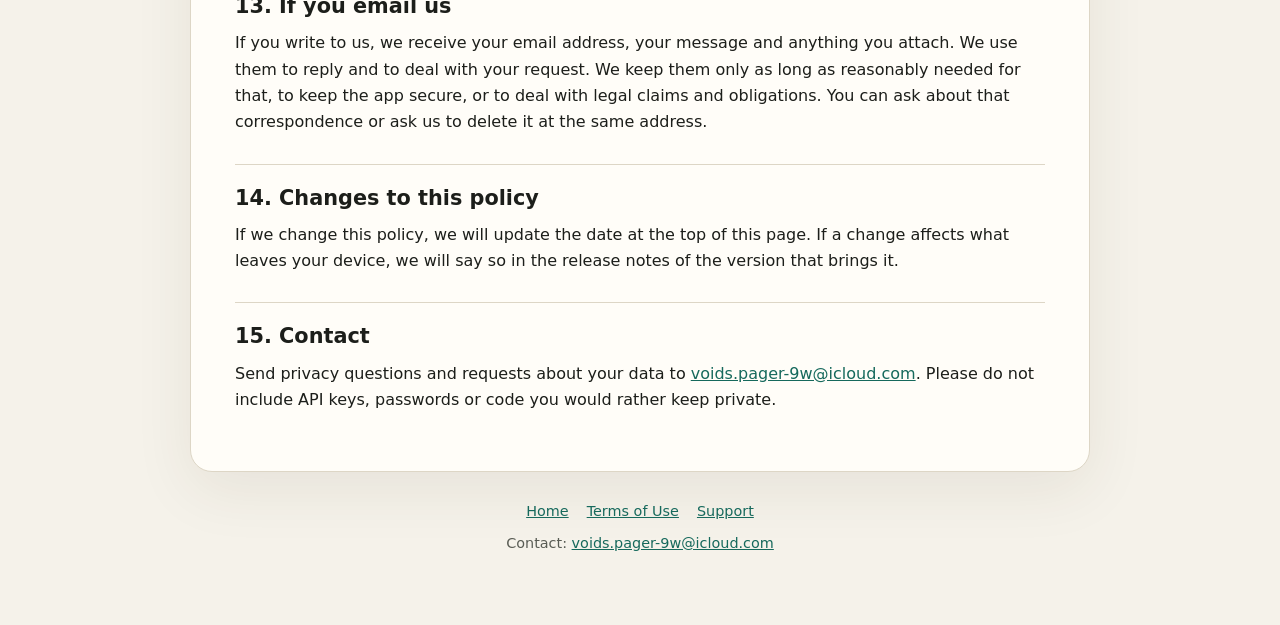
==== commit 6a403543: "Describe project folders in Files and the deletion and recovery behaviour of the current app Project" ====
--- a/privacy.html
+++ b/privacy.html
@@ -22,7 +22,7 @@
 
     <main>
       <h1>Privacy Policy</h1>
-      <p class="updated">Last updated <time datetime="2026-11-04">November 4, 2026</time></p>
+      <p class="updated">Last updated <time datetime="2026-11-16">November 16, 2026</time></p>
 
       <article>
         <div class="intro">
@@ -60,7 +60,7 @@
           <p>API profiles (name, provider, model, API key and whether the connection was verified) are stored in the iOS Keychain as device-only items. They are not synced to iCloud Keychain and can only be read while the device is unlocked. Once a key is saved, it is never shown in the profile list or passed to the editor, your code or the chat.</p>
           <p>Console output is kept in memory only. It is not saved with your projects or their history.</p>
           <p>Your device backup may include Pymaxx's local data, depending on your iOS backup settings. Downloaded models, the AI answer inbox and the Files access bookmarks are excluded from backups.</p>
-          <p>In the Files app, Pymaxx's Documents folder appears as a folder named Pymaxx under On My iPhone or On My iPad.</p>
+          <p>In the Files app, Pymaxx's Documents folder appears as a folder named Pymaxx under On My iPhone or On My iPad. Each project you create in Pymaxx is a folder inside it.</p>
         </section>
 
         <section id="leaving">
@@ -127,6 +127,7 @@
           <h2>7. How long data is kept</h2>
           <p>The app's data stays on your device until you delete it or remove the app, and none of it is kept by us.</p>
           <p>Some features keep older copies on purpose. Version history, Recently deleted, AI undo records and Git commits can still contain text you later removed from a file. The Clear history action removes older versions but leaves Git commits alone. Permanently deleting a project also deletes its Git repository and its photos. A deleted chat can remain in older project versions until you clear history or permanently delete the project.</p>
+          <p>If a project has a folder in the Files app, deleting the project in Pymaxx, even permanently, keeps that folder; delete it in the Files app if you no longer need it. Deleting the folder in the Files app does not delete the history Pymaxx saved for the project. Pymaxx then tells you the files are gone and offers Restore files, which puts the latest version back from that history, or Remove from Pymaxx, which moves the project to Recently deleted. Permanently deleting it there removes that history.</p>
           <p>When an app update converts data saved by an older version, Pymaxx may keep a temporary recovery copy. It is deleted automatically once the converted data has been checked. An AI answer waiting in the inbox is kept until it is saved to the chat.</p>
           <p>Data that a provider or service received from you is kept according to its own policy. How long we keep emails you send us is explained in section 13.</p>
         </section>
@@ -134,7 +135,7 @@
         <section id="deleting">
           <h2>8. Controlling and deleting your data</h2>
           <ul>
-            <li>Project: choose Move to trash. The project goes to Recently deleted, where you can restore it or choose Permanently delete.</li>
+            <li>Project: choose Move to trash. The project goes to Recently deleted, where you can restore it or choose Permanently delete. Its folder in the Files app stays; delete it there.</li>
             <li>Older versions: use Clear history. It keeps the current version and removes the older ones.</li>
             <li>Chat: use Delete chat.</li>
             <li>API key: go to Settings → Network &amp; AI → API profiles and delete the profile. This removes the key from the iOS Keychain. Do this before you remove the app, because uninstalling may not clear Keychain data.</li>
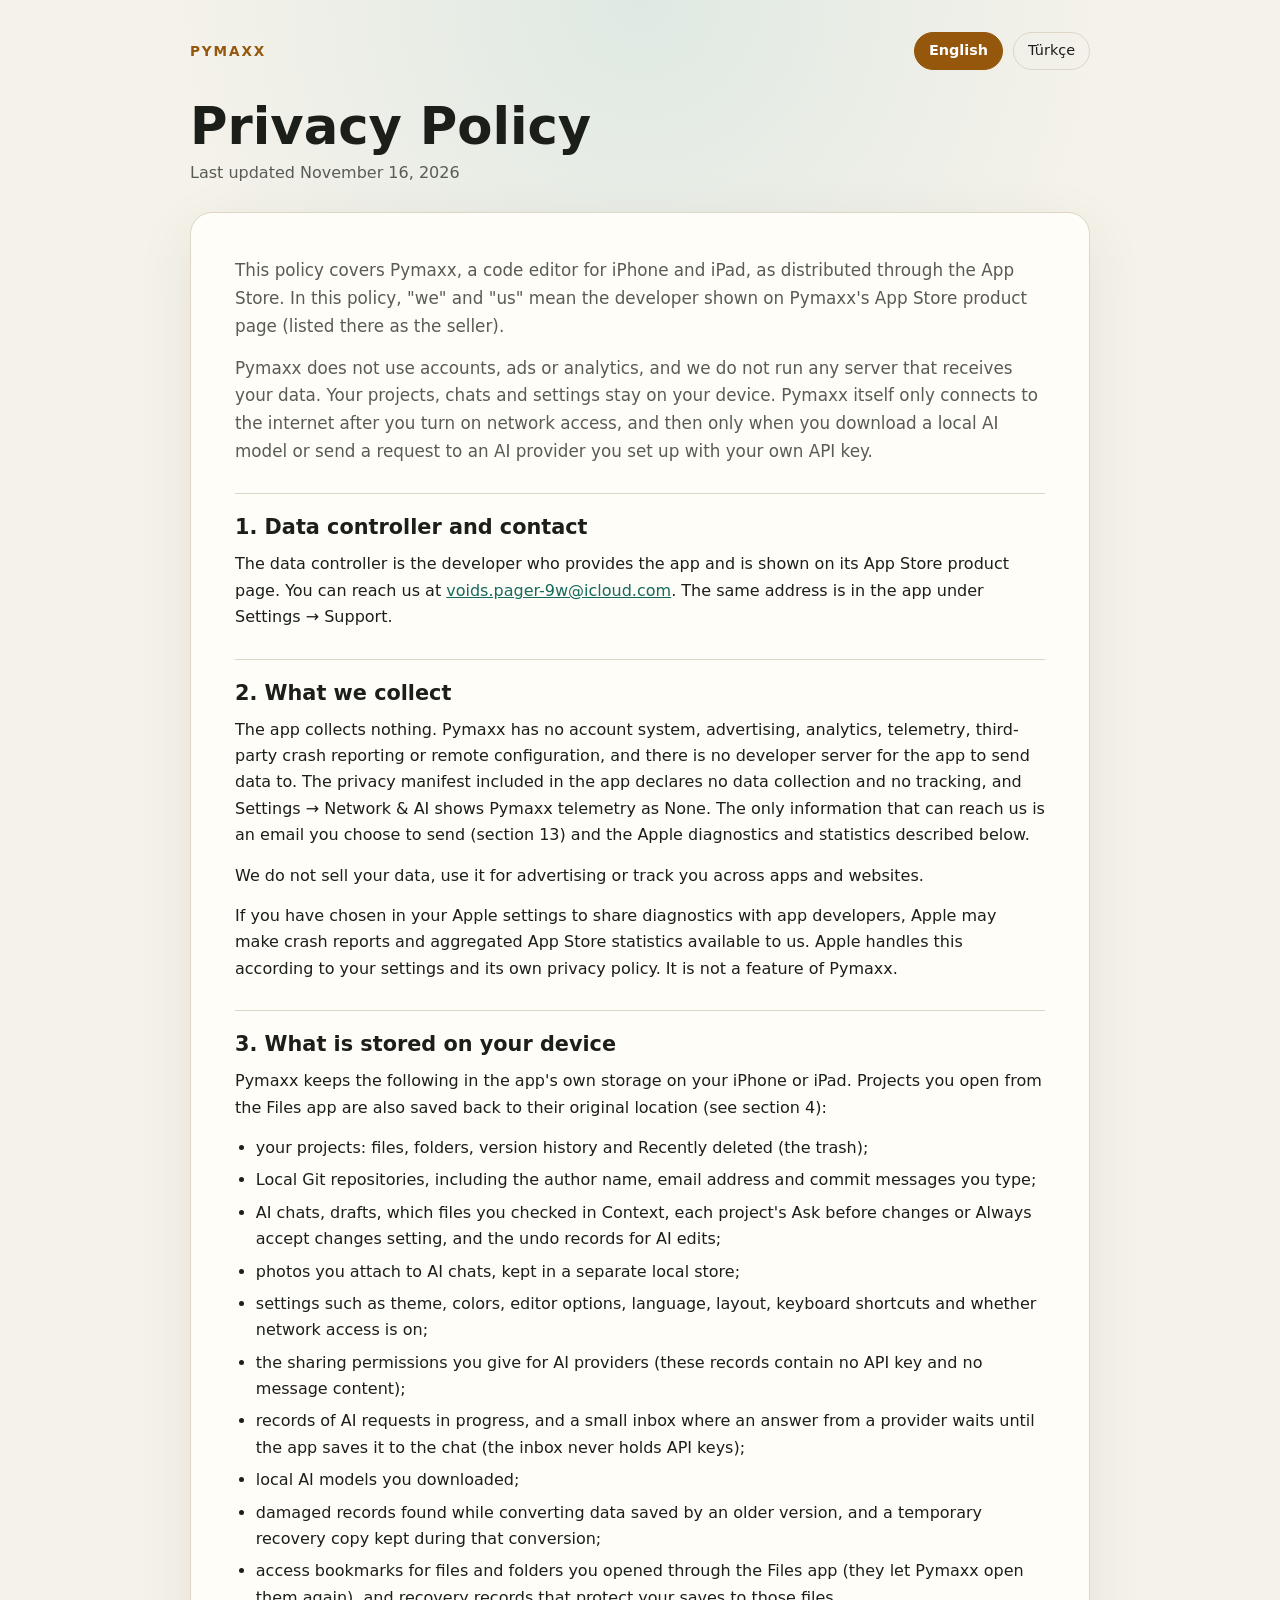
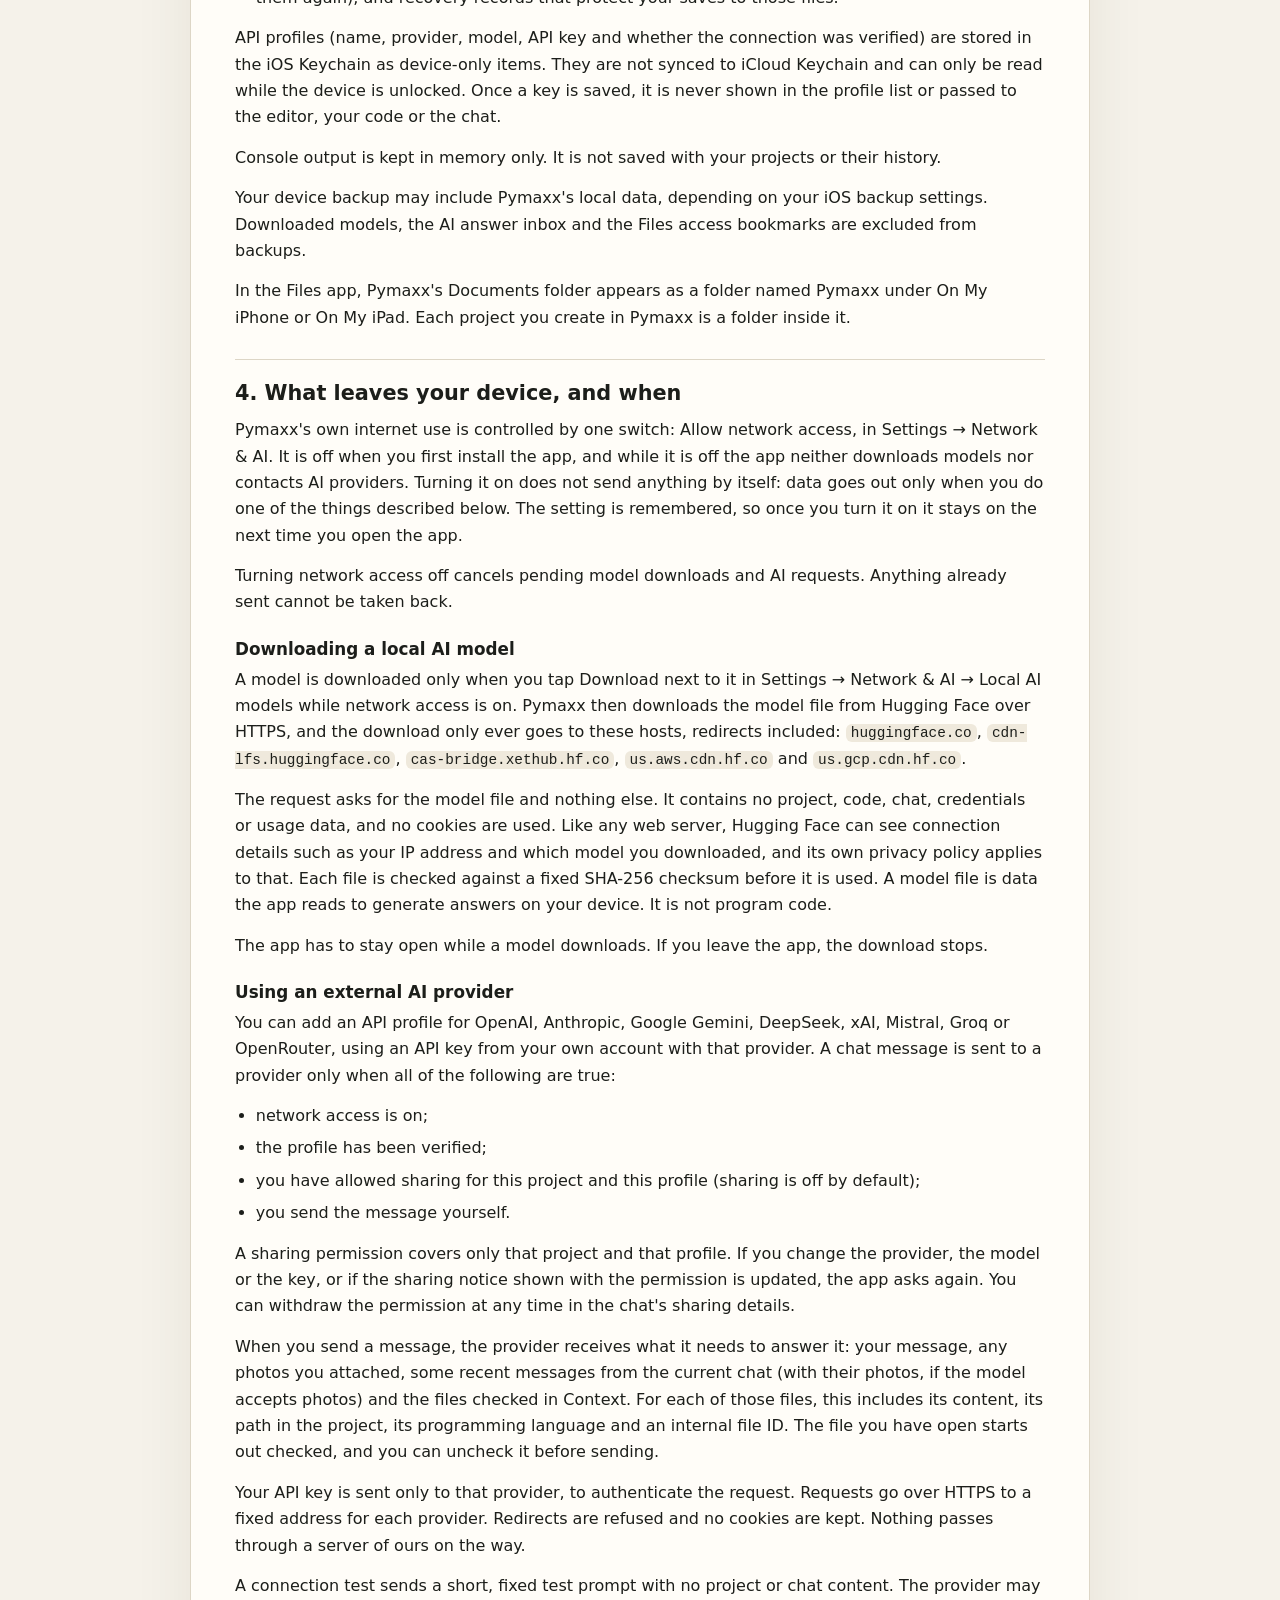
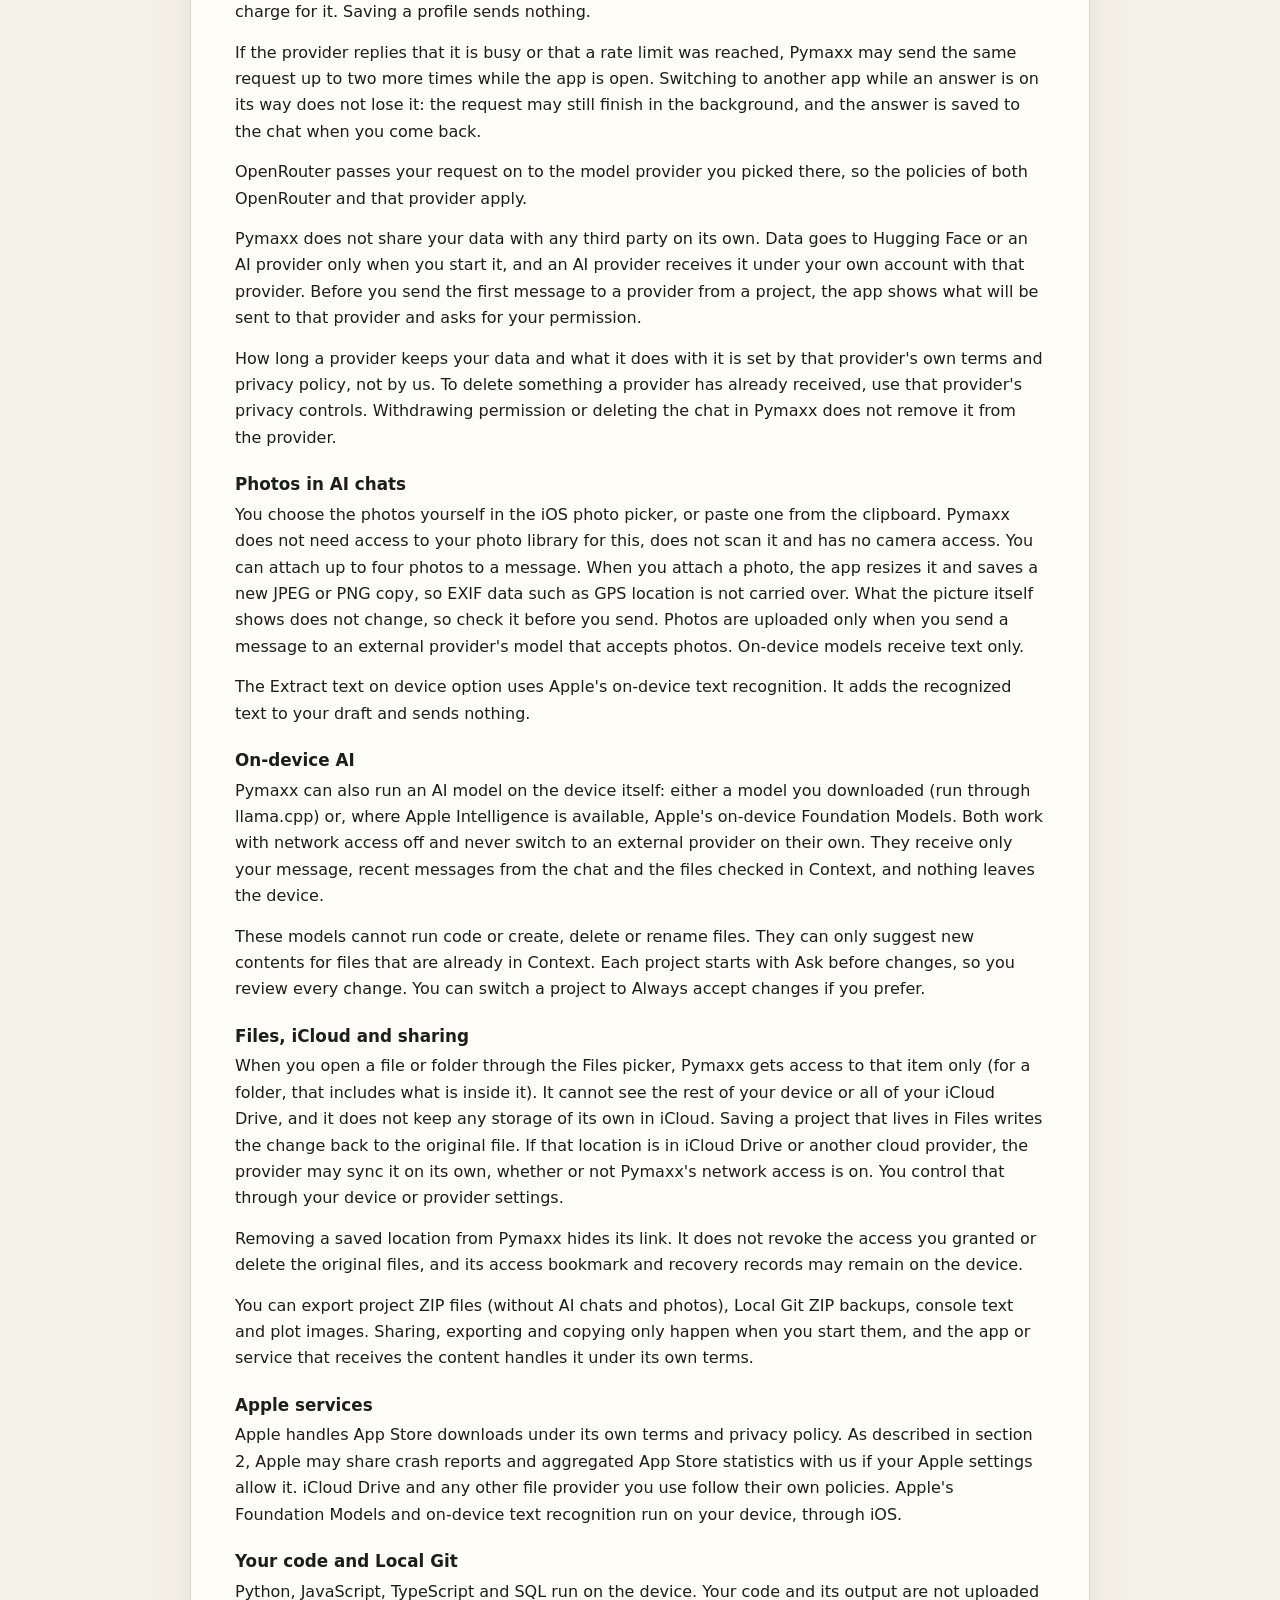
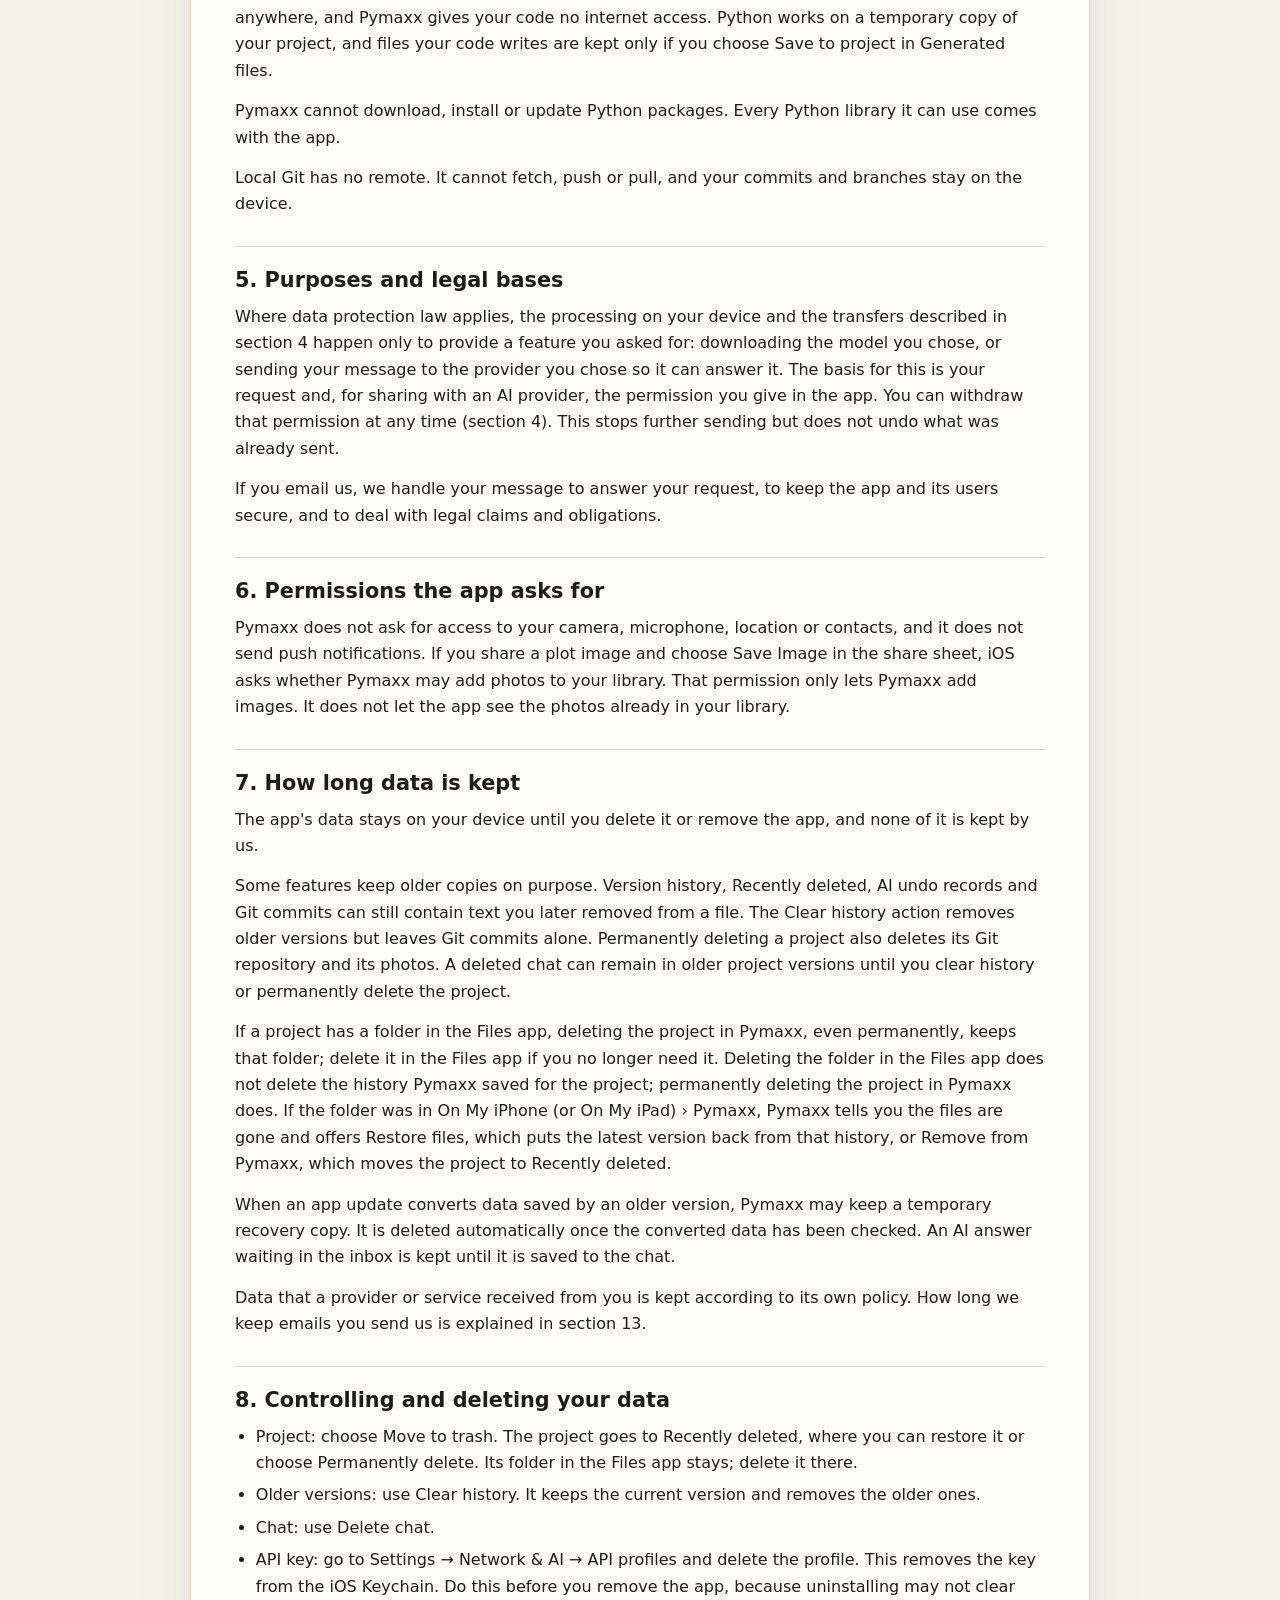
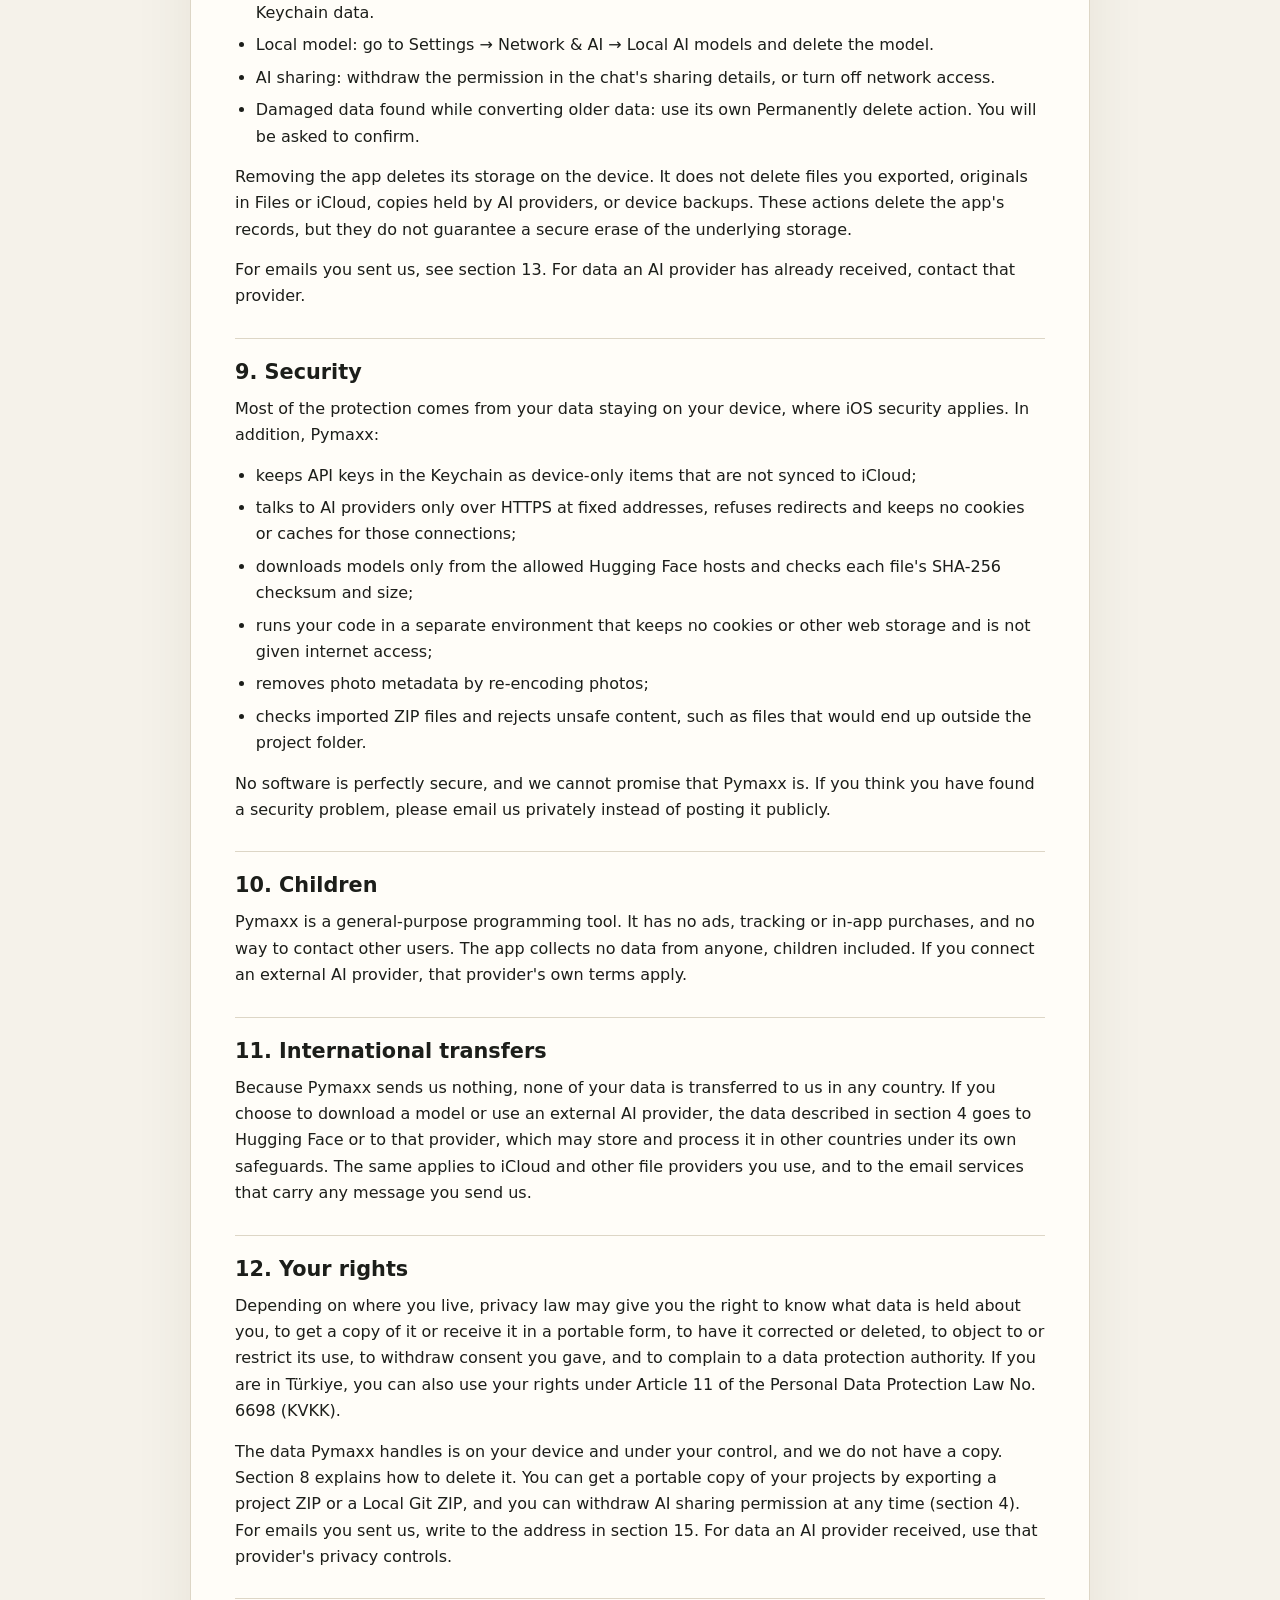
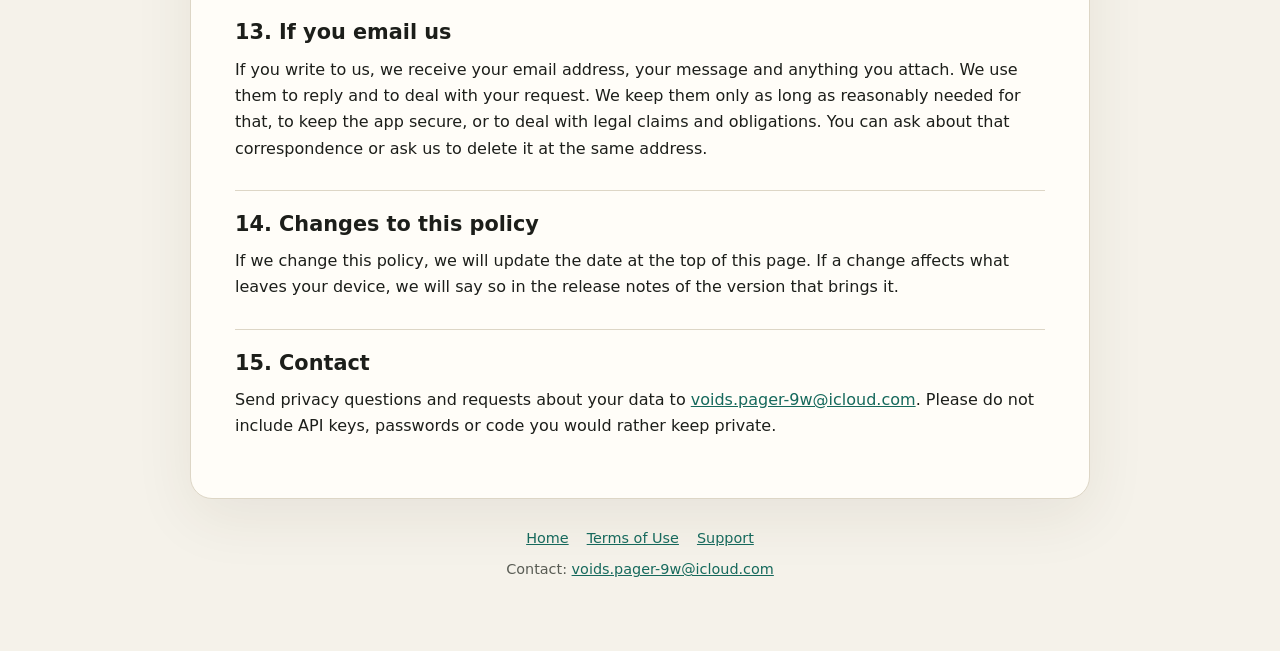
==== commit 997d3d36: "Offer Restore files only for project folders in the Pymaxx folder The app offers Restore files and R" ====
--- a/privacy.html
+++ b/privacy.html
@@ -127,7 +127,7 @@
           <h2>7. How long data is kept</h2>
           <p>The app's data stays on your device until you delete it or remove the app, and none of it is kept by us.</p>
           <p>Some features keep older copies on purpose. Version history, Recently deleted, AI undo records and Git commits can still contain text you later removed from a file. The Clear history action removes older versions but leaves Git commits alone. Permanently deleting a project also deletes its Git repository and its photos. A deleted chat can remain in older project versions until you clear history or permanently delete the project.</p>
-          <p>If a project has a folder in the Files app, deleting the project in Pymaxx, even permanently, keeps that folder; delete it in the Files app if you no longer need it. Deleting the folder in the Files app does not delete the history Pymaxx saved for the project. Pymaxx then tells you the files are gone and offers Restore files, which puts the latest version back from that history, or Remove from Pymaxx, which moves the project to Recently deleted. Permanently deleting it there removes that history.</p>
+          <p>If a project has a folder in the Files app, deleting the project in Pymaxx, even permanently, keeps that folder; delete it in the Files app if you no longer need it. Deleting the folder in the Files app does not delete the history Pymaxx saved for the project; permanently deleting the project in Pymaxx does. If the folder was in On My iPhone (or On My iPad) › Pymaxx, Pymaxx tells you the files are gone and offers Restore files, which puts the latest version back from that history, or Remove from Pymaxx, which moves the project to Recently deleted.</p>
           <p>When an app update converts data saved by an older version, Pymaxx may keep a temporary recovery copy. It is deleted automatically once the converted data has been checked. An AI answer waiting in the inbox is kept until it is saved to the chat.</p>
           <p>Data that a provider or service received from you is kept according to its own policy. How long we keep emails you send us is explained in section 13.</p>
         </section>
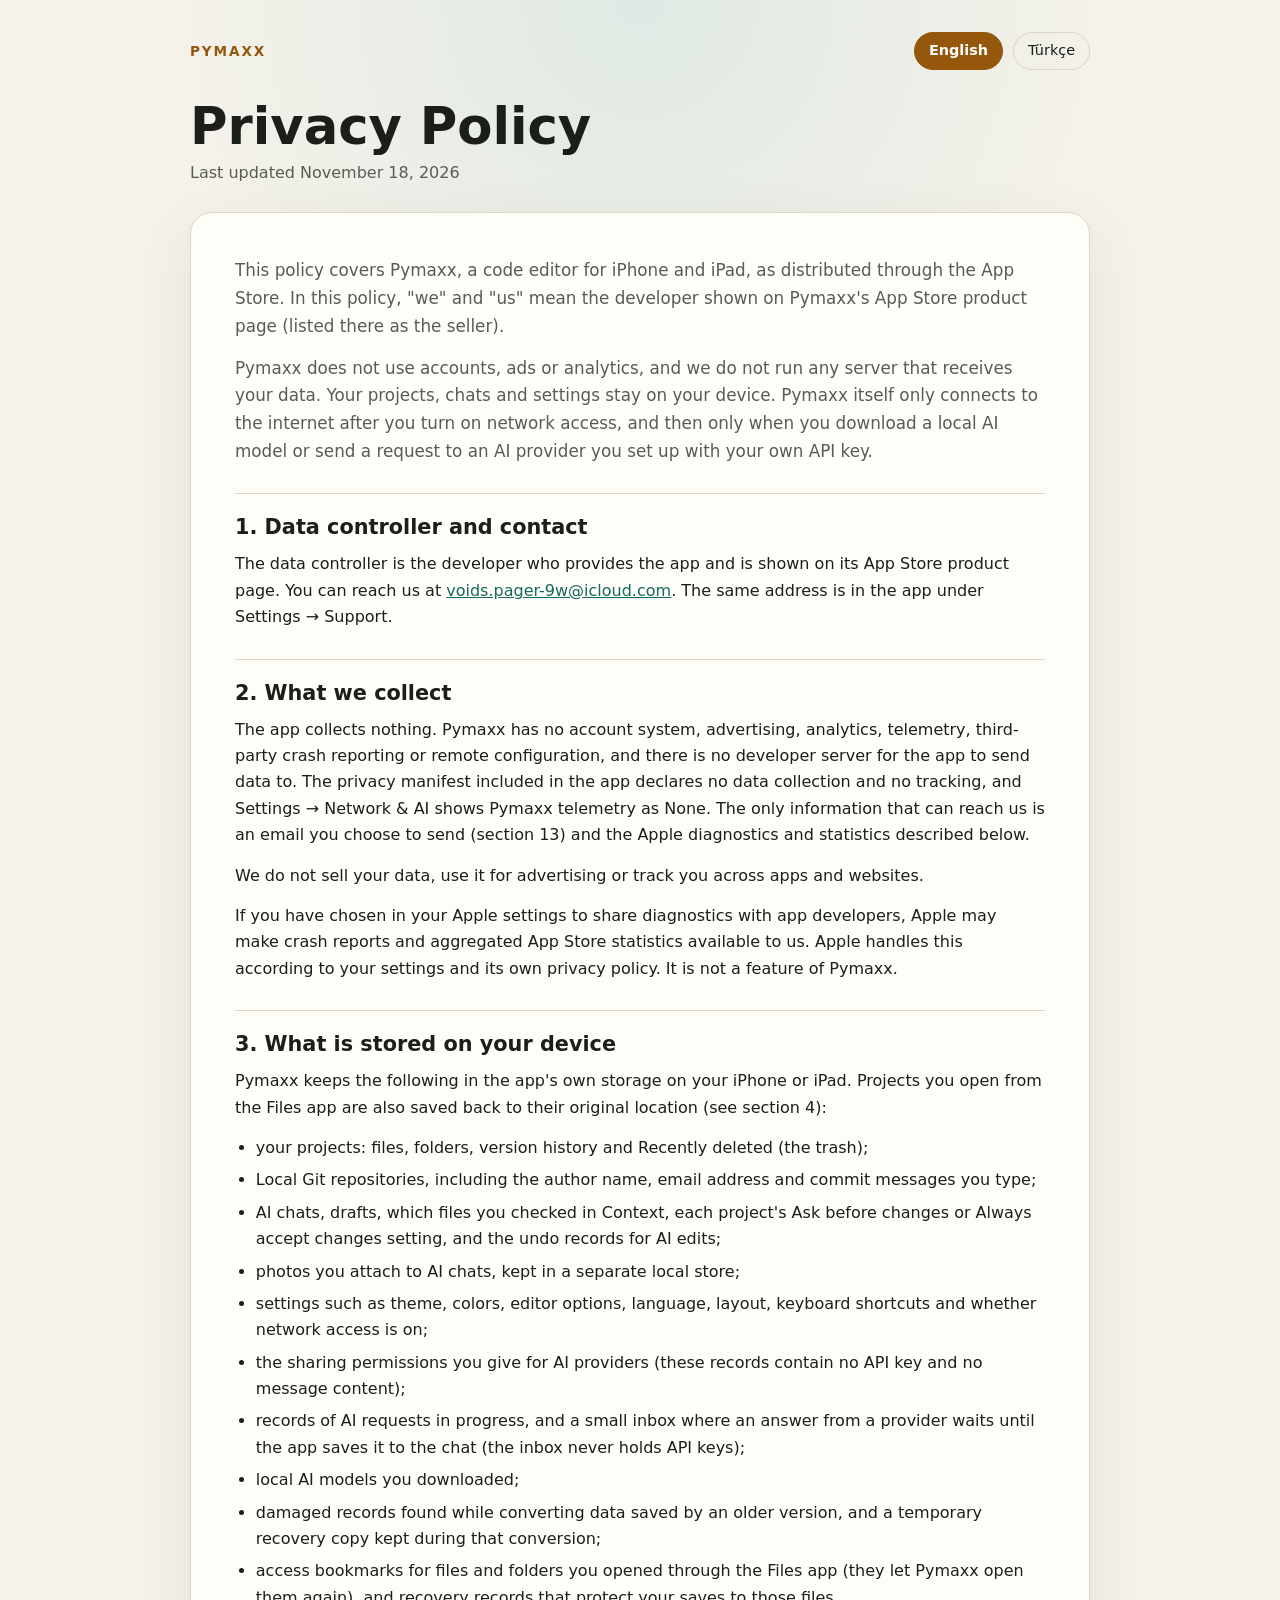
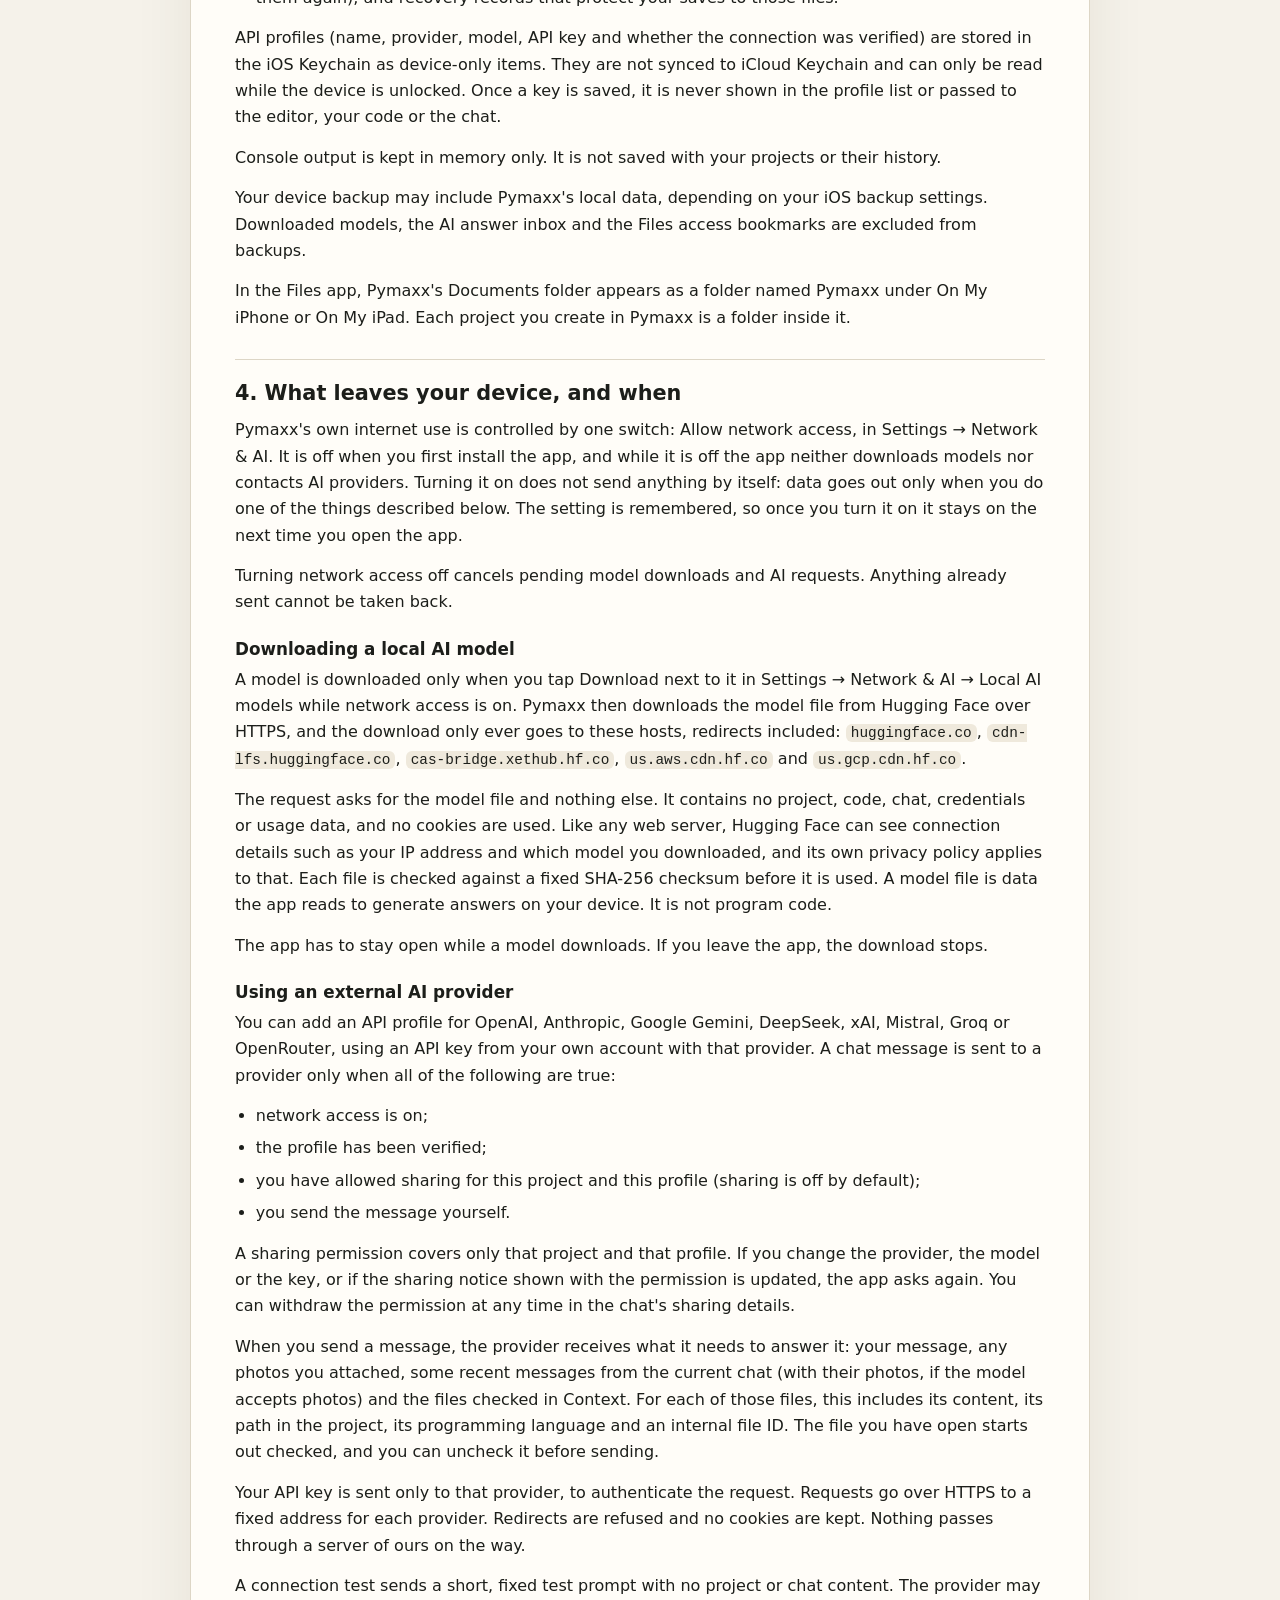
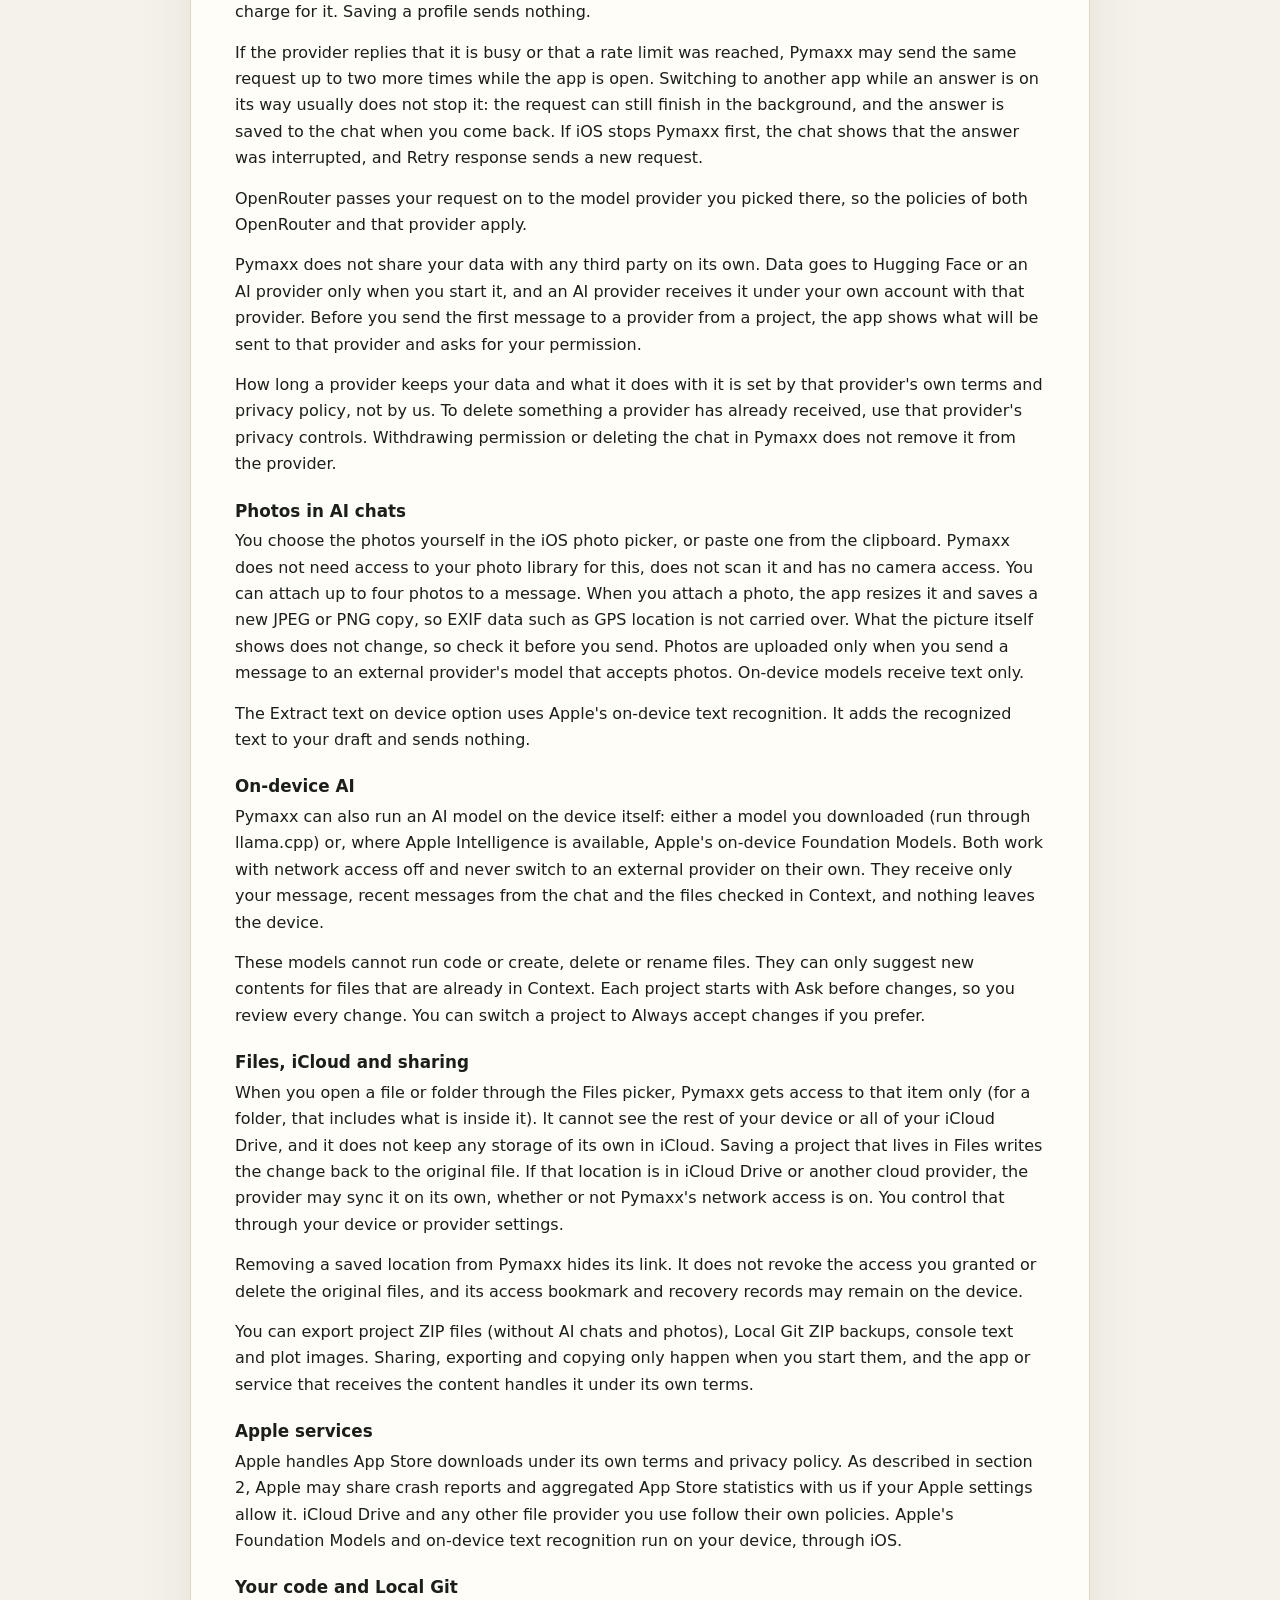
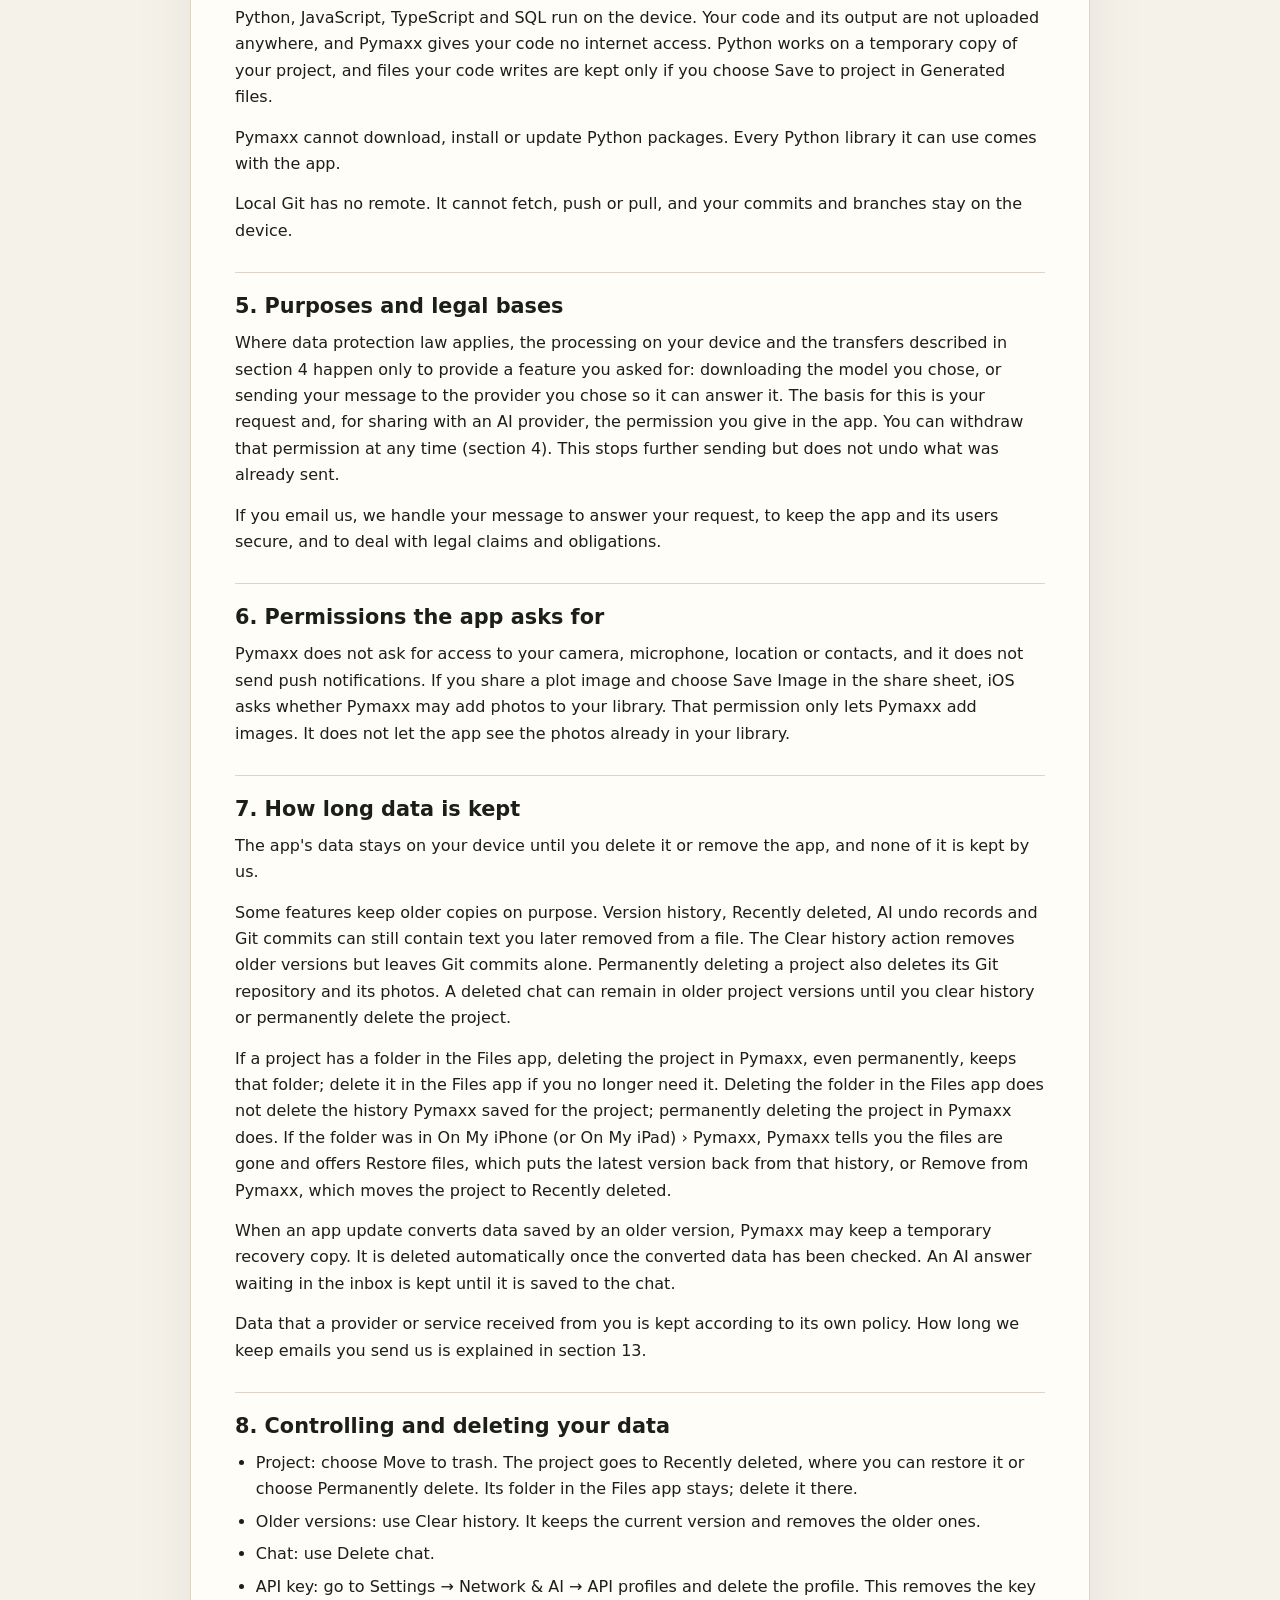
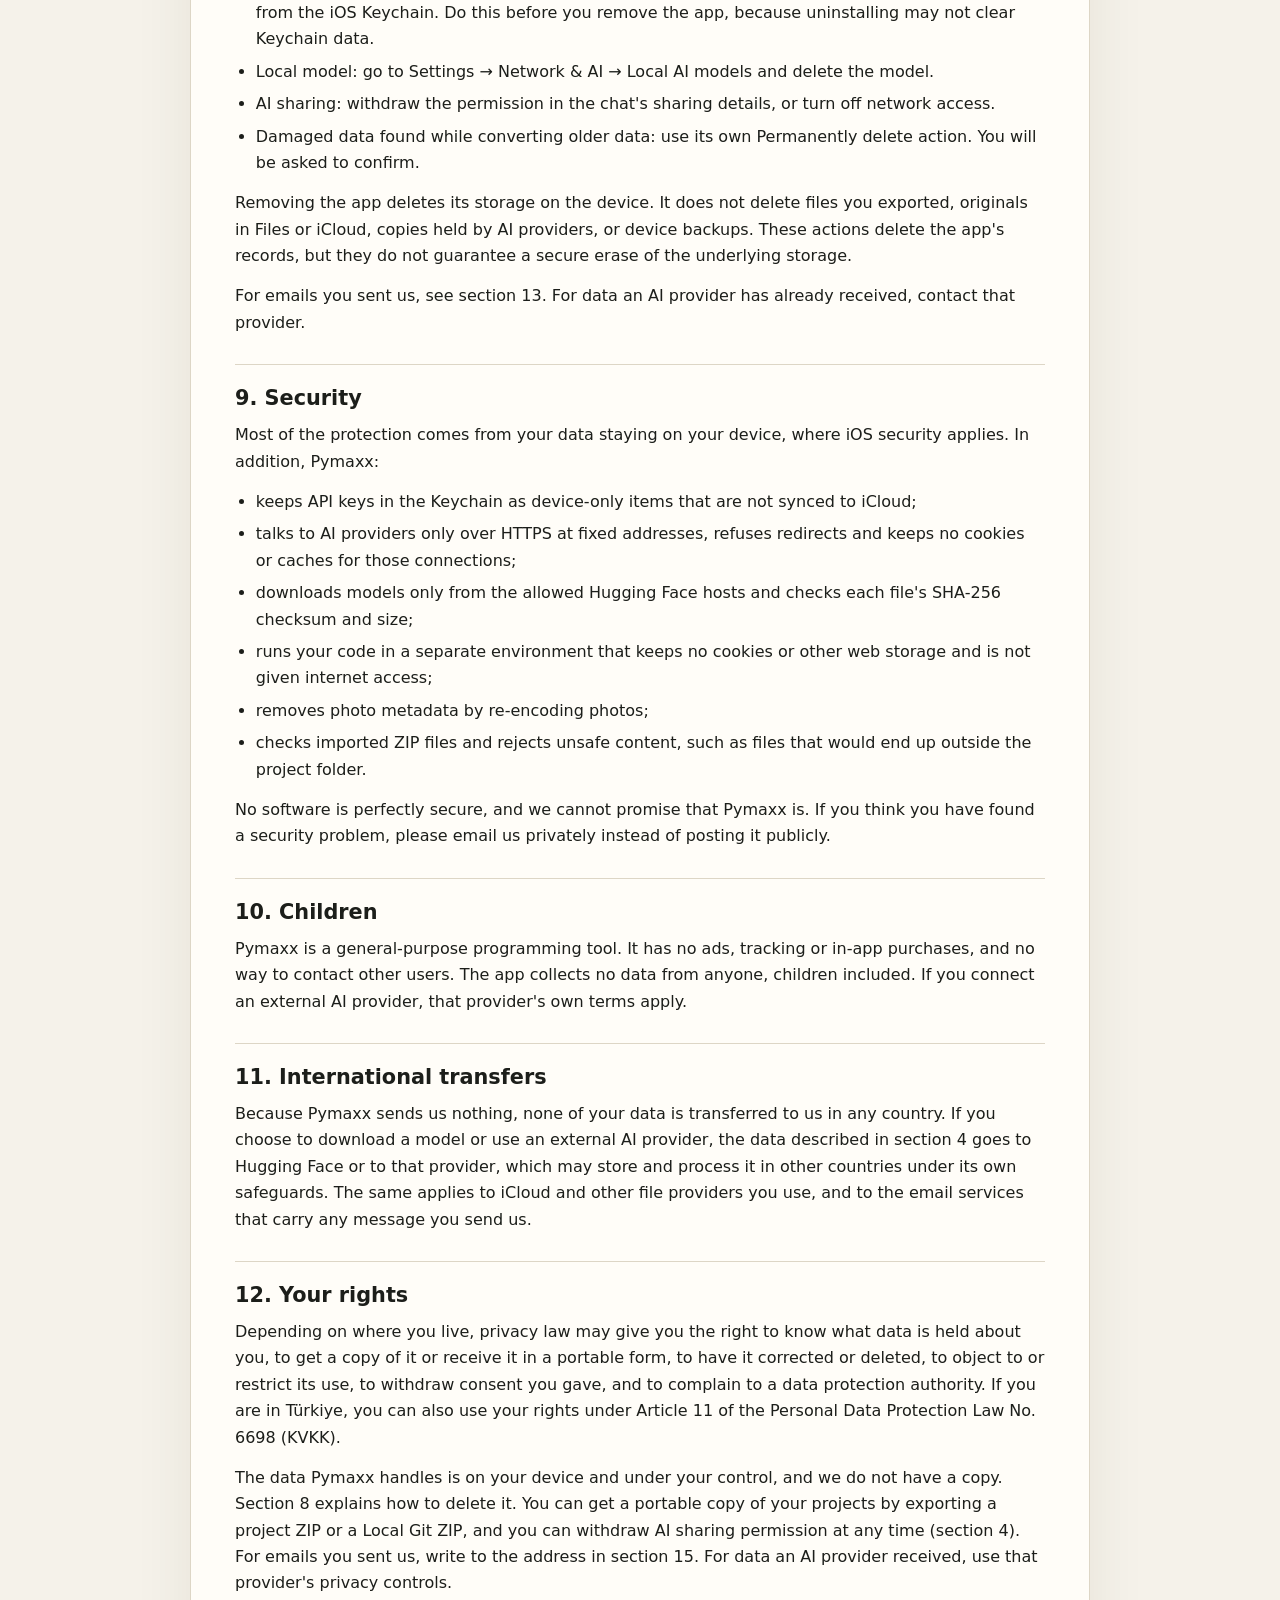
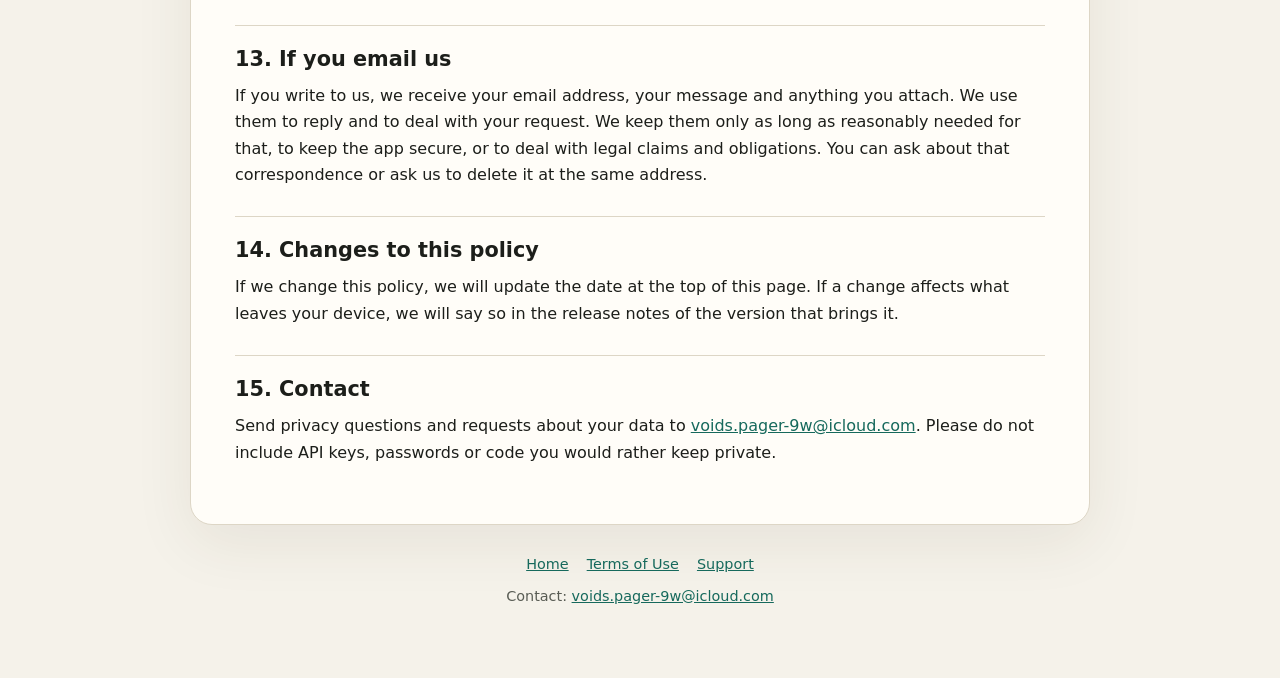
==== commit f015e902: "Say that a reply sent before leaving the app usually finishes [skip ci] The privacy page said that s" ====
--- a/privacy.html
+++ b/privacy.html
@@ -22,7 +22,7 @@
 
     <main>
       <h1>Privacy Policy</h1>
-      <p class="updated">Last updated <time datetime="2026-11-16">November 16, 2026</time></p>
+      <p class="updated">Last updated <time datetime="2026-11-18">November 18, 2026</time></p>
 
       <article>
         <div class="intro">
@@ -85,7 +85,7 @@
           <p>When you send a message, the provider receives what it needs to answer it: your message, any photos you attached, some recent messages from the current chat (with their photos, if the model accepts photos) and the files checked in Context. For each of those files, this includes its content, its path in the project, its programming language and an internal file ID. The file you have open starts out checked, and you can uncheck it before sending.</p>
           <p>Your API key is sent only to that provider, to authenticate the request. Requests go over HTTPS to a fixed address for each provider. Redirects are refused and no cookies are kept. Nothing passes through a server of ours on the way.</p>
           <p>A connection test sends a short, fixed test prompt with no project or chat content. The provider may charge for it. Saving a profile sends nothing.</p>
-          <p>If the provider replies that it is busy or that a rate limit was reached, Pymaxx may send the same request up to two more times while the app is open. Switching to another app while an answer is on its way does not lose it: the request may still finish in the background, and the answer is saved to the chat when you come back.</p>
+          <p>If the provider replies that it is busy or that a rate limit was reached, Pymaxx may send the same request up to two more times while the app is open. Switching to another app while an answer is on its way usually does not stop it: the request can still finish in the background, and the answer is saved to the chat when you come back. If iOS stops Pymaxx first, the chat shows that the answer was interrupted, and Retry response sends a new request.</p>
           <p>OpenRouter passes your request on to the model provider you picked there, so the policies of both OpenRouter and that provider apply.</p>
           <p>Pymaxx does not share your data with any third party on its own. Data goes to Hugging Face or an AI provider only when you start it, and an AI provider receives it under your own account with that provider. Before you send the first message to a provider from a project, the app shows what will be sent to that provider and asks for your permission.</p>
           <p>How long a provider keeps your data and what it does with it is set by that provider's own terms and privacy policy, not by us. To delete something a provider has already received, use that provider's privacy controls. Withdrawing permission or deleting the chat in Pymaxx does not remove it from the provider.</p>
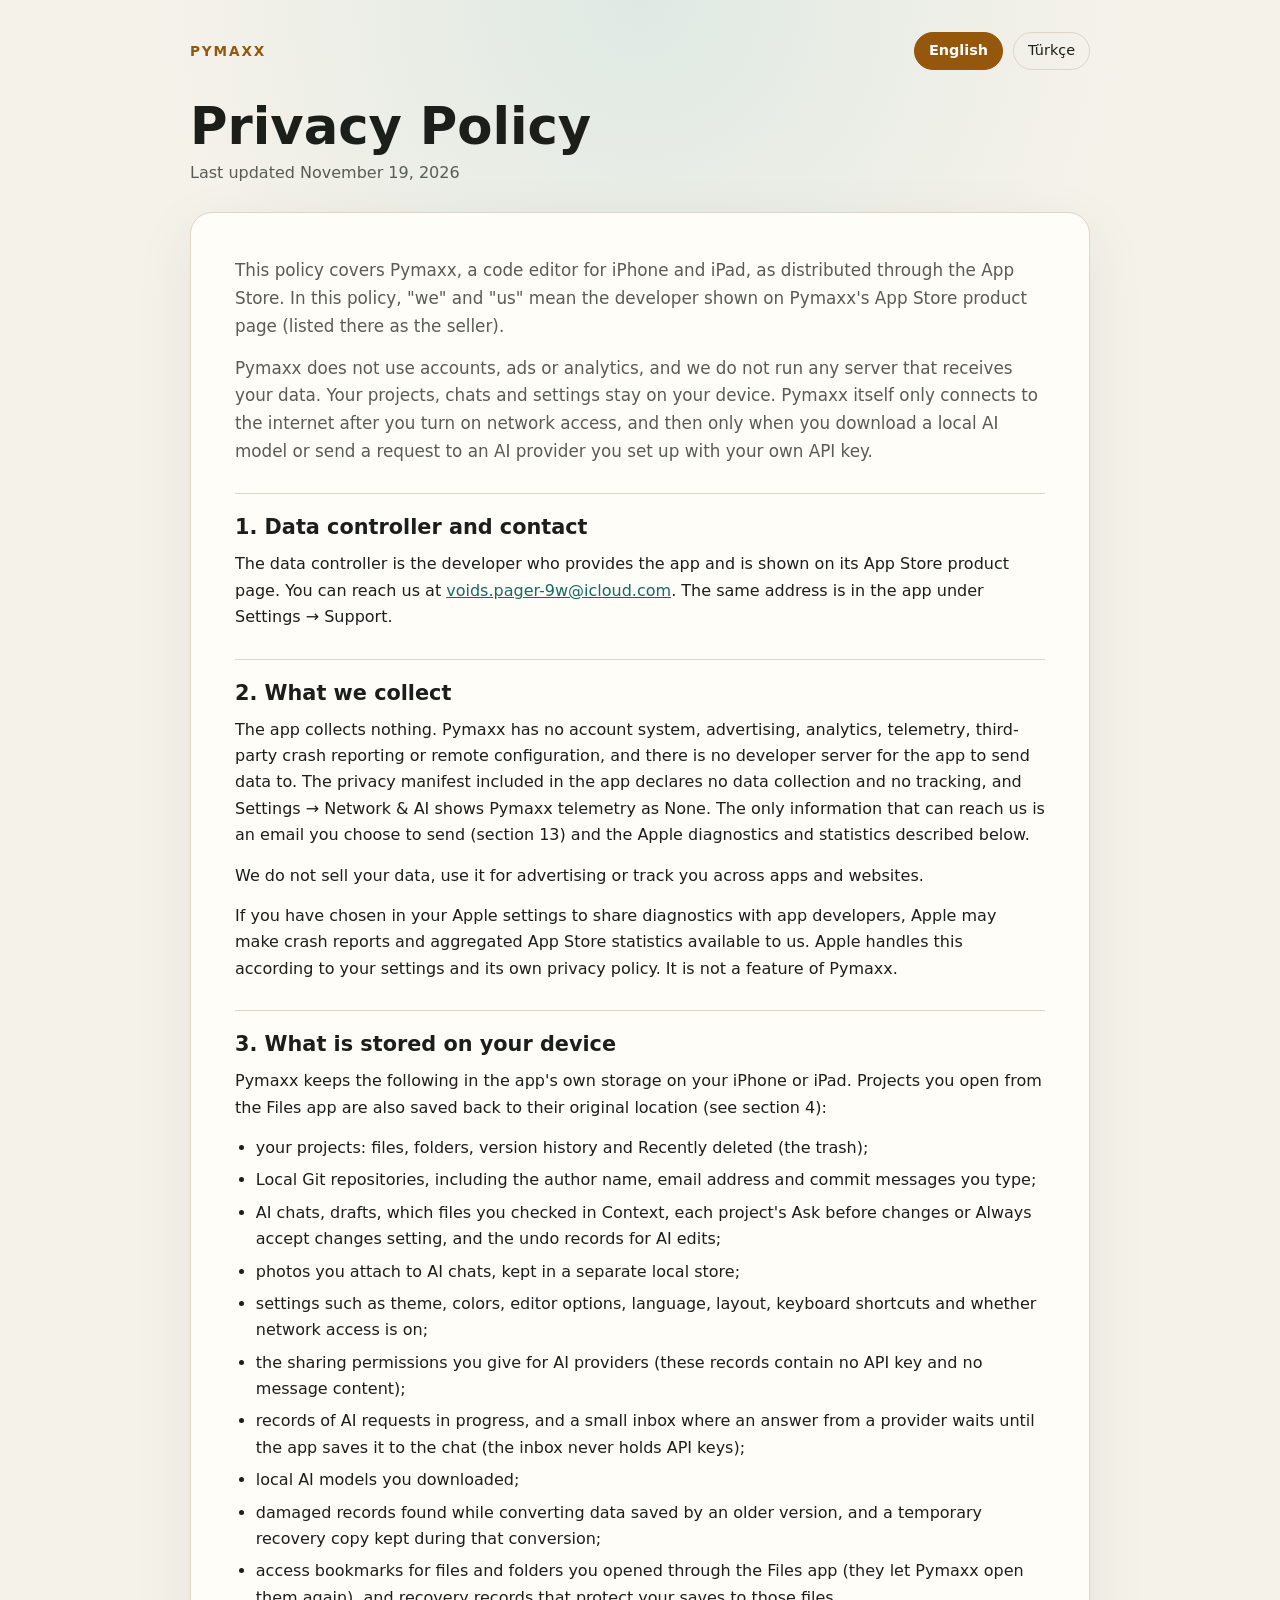
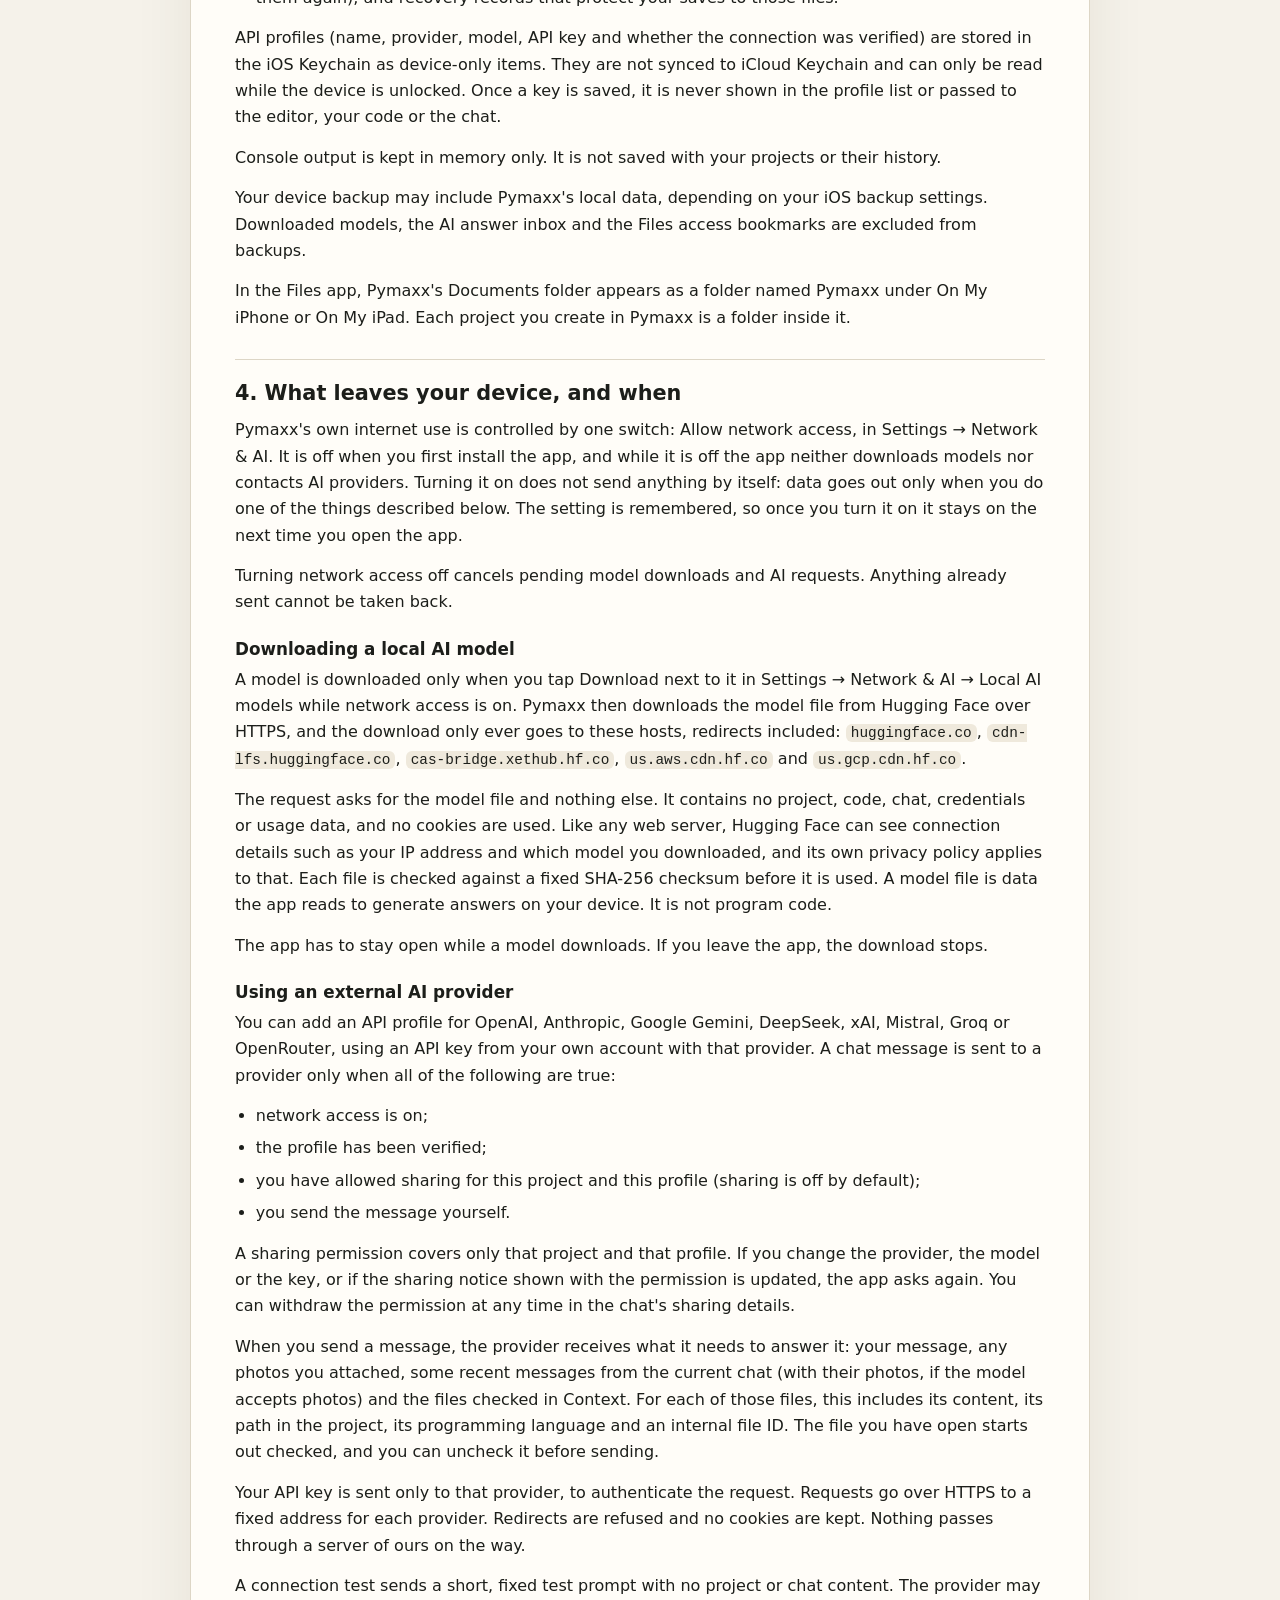
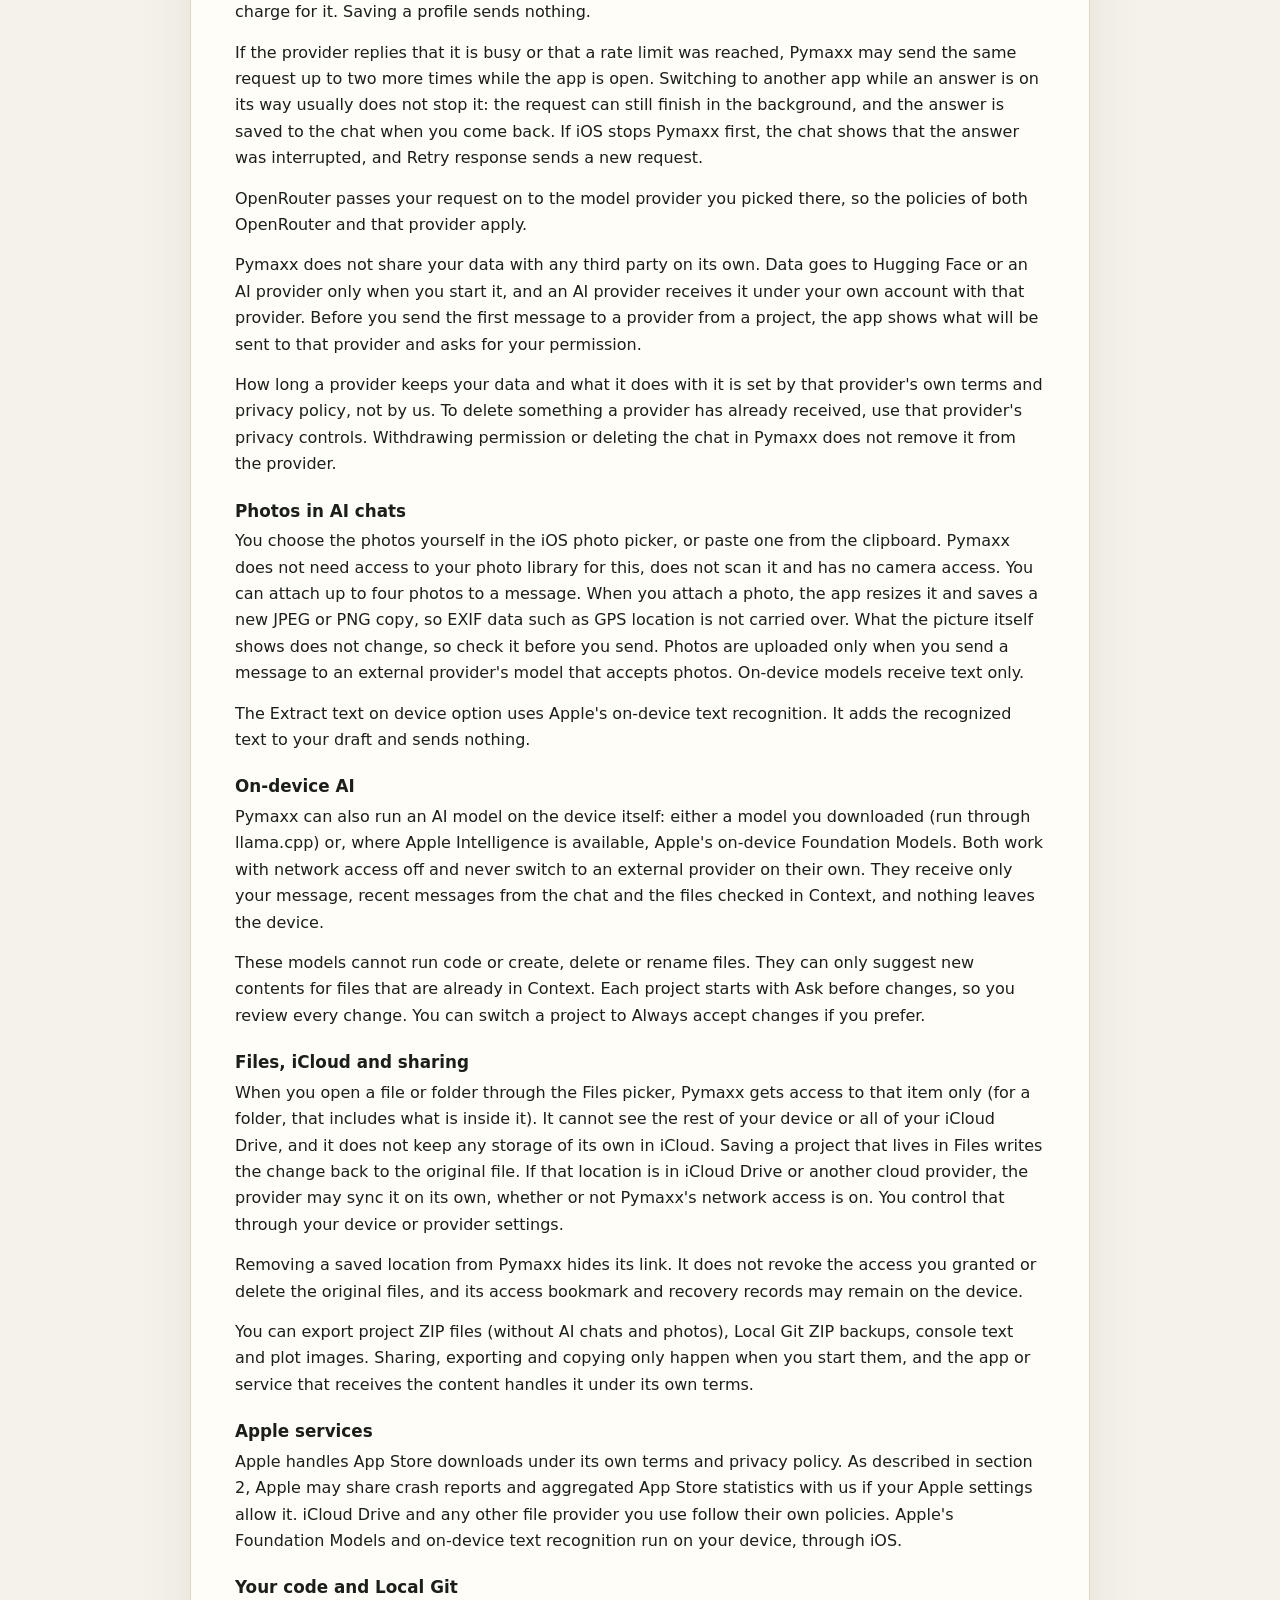
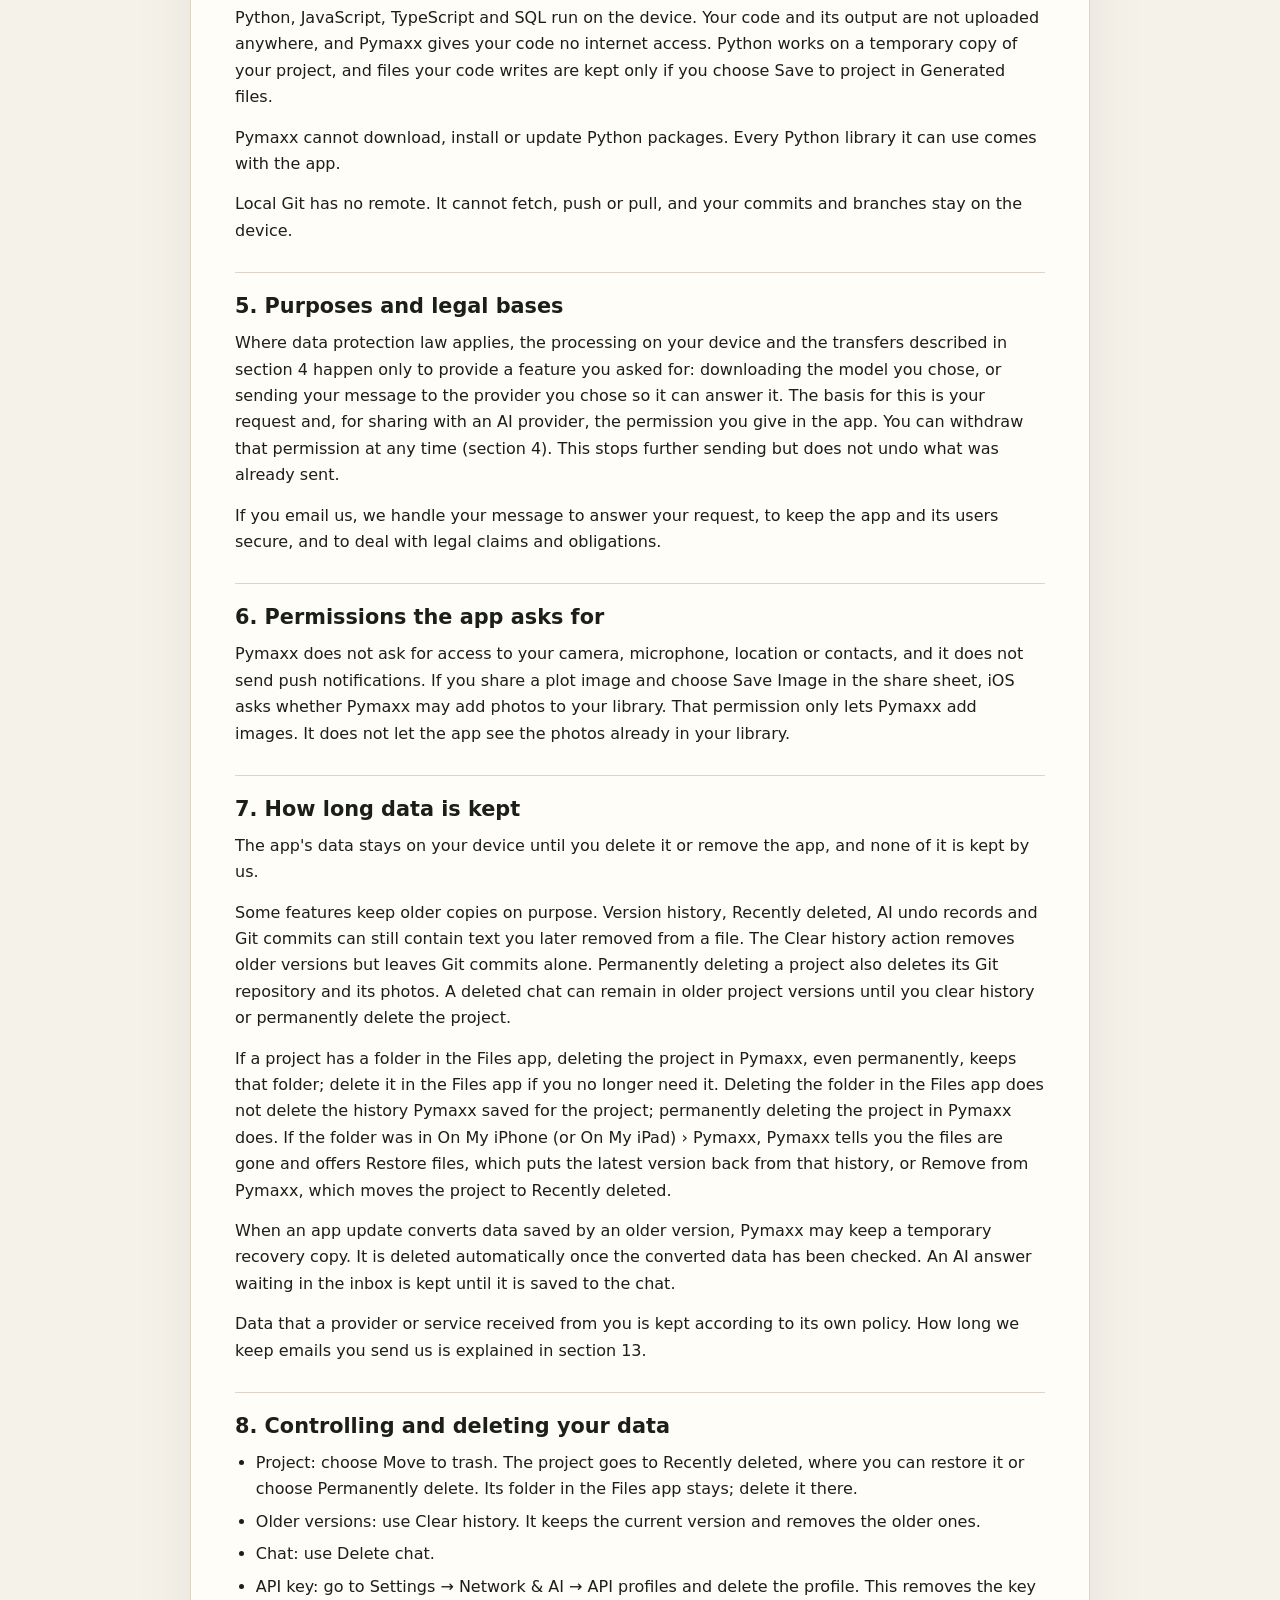
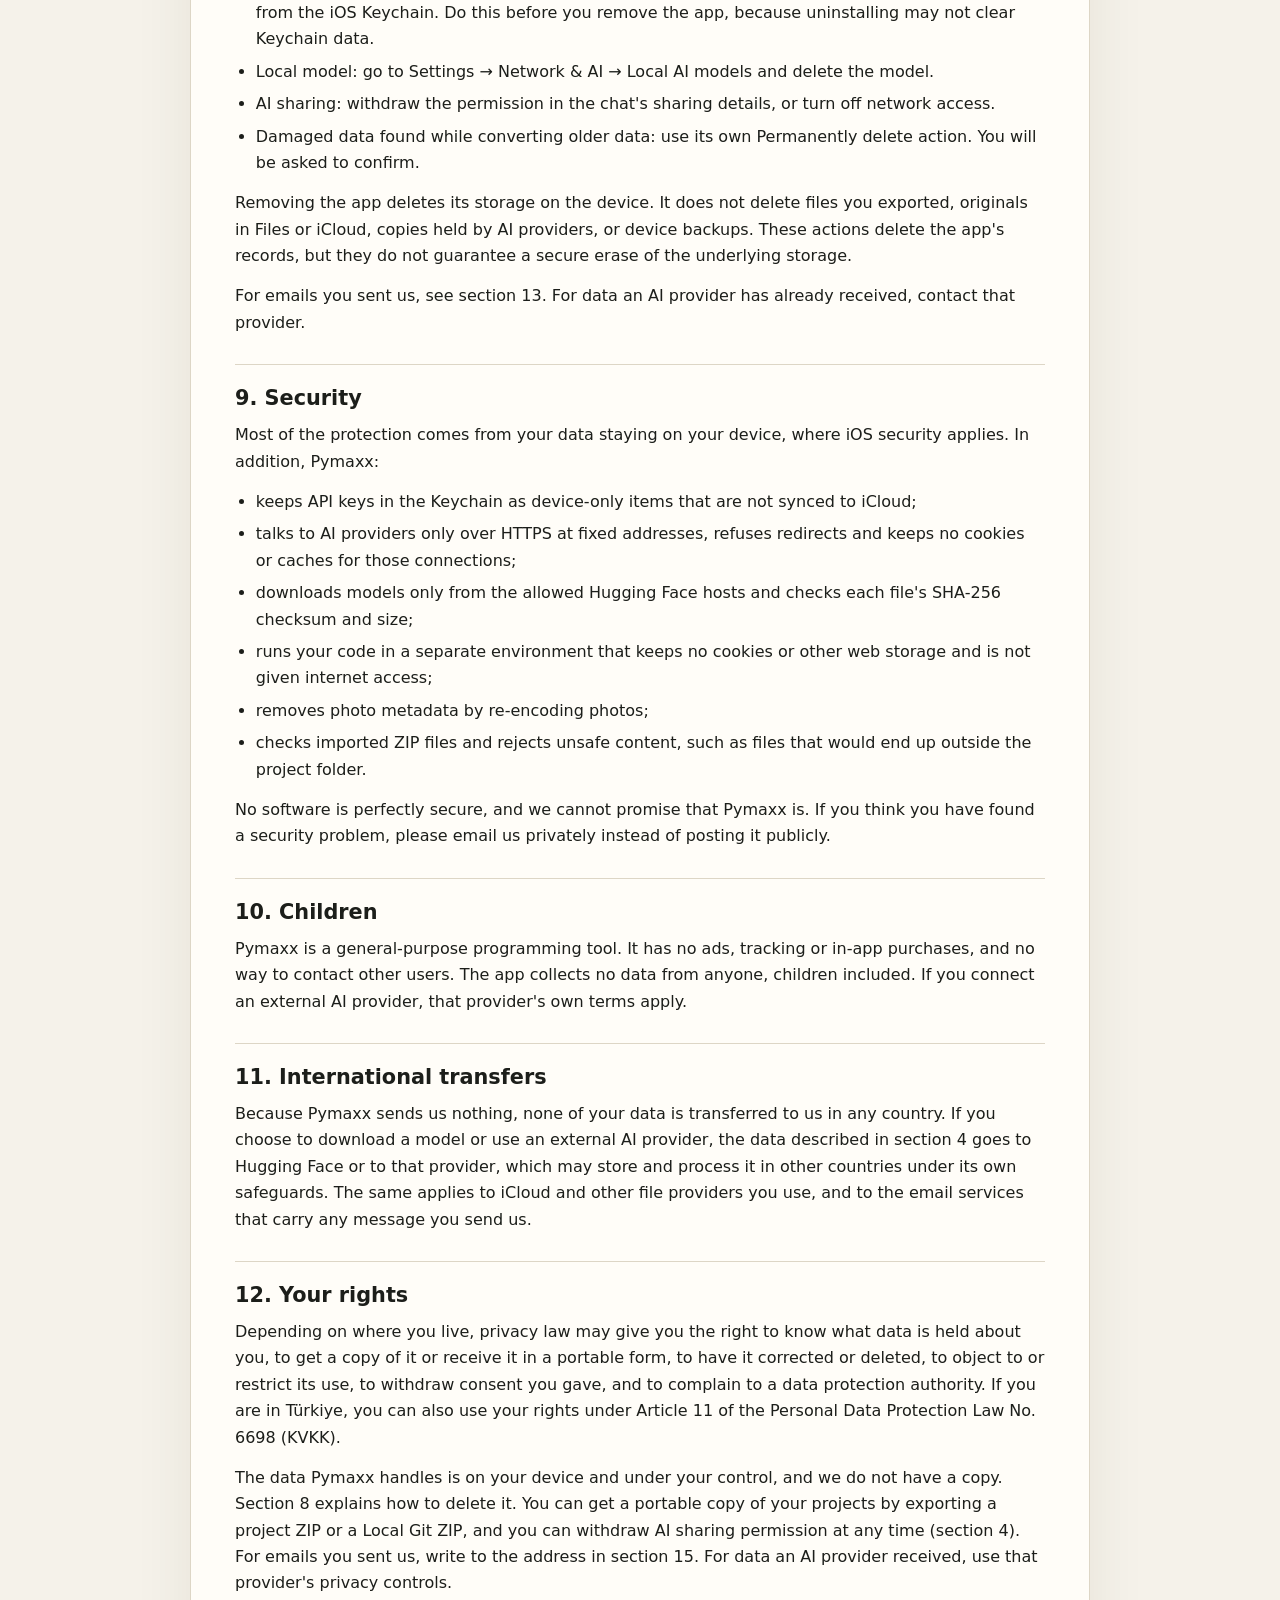
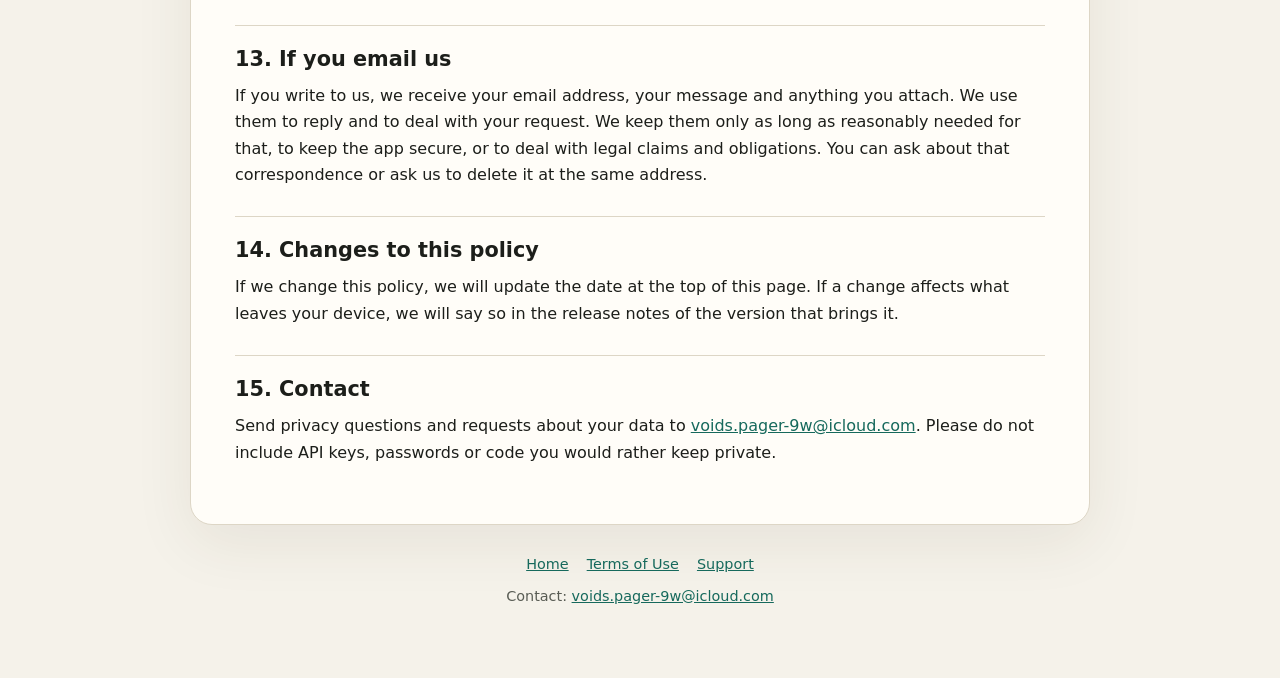
==== commit b9267d98: "Date the privacy page for the day the wording goes live [skip ci]" ====
--- a/privacy.html
+++ b/privacy.html
@@ -22,7 +22,7 @@
 
     <main>
       <h1>Privacy Policy</h1>
-      <p class="updated">Last updated <time datetime="2026-11-18">November 18, 2026</time></p>
+      <p class="updated">Last updated <time datetime="2026-11-19">November 19, 2026</time></p>
 
       <article>
         <div class="intro">
